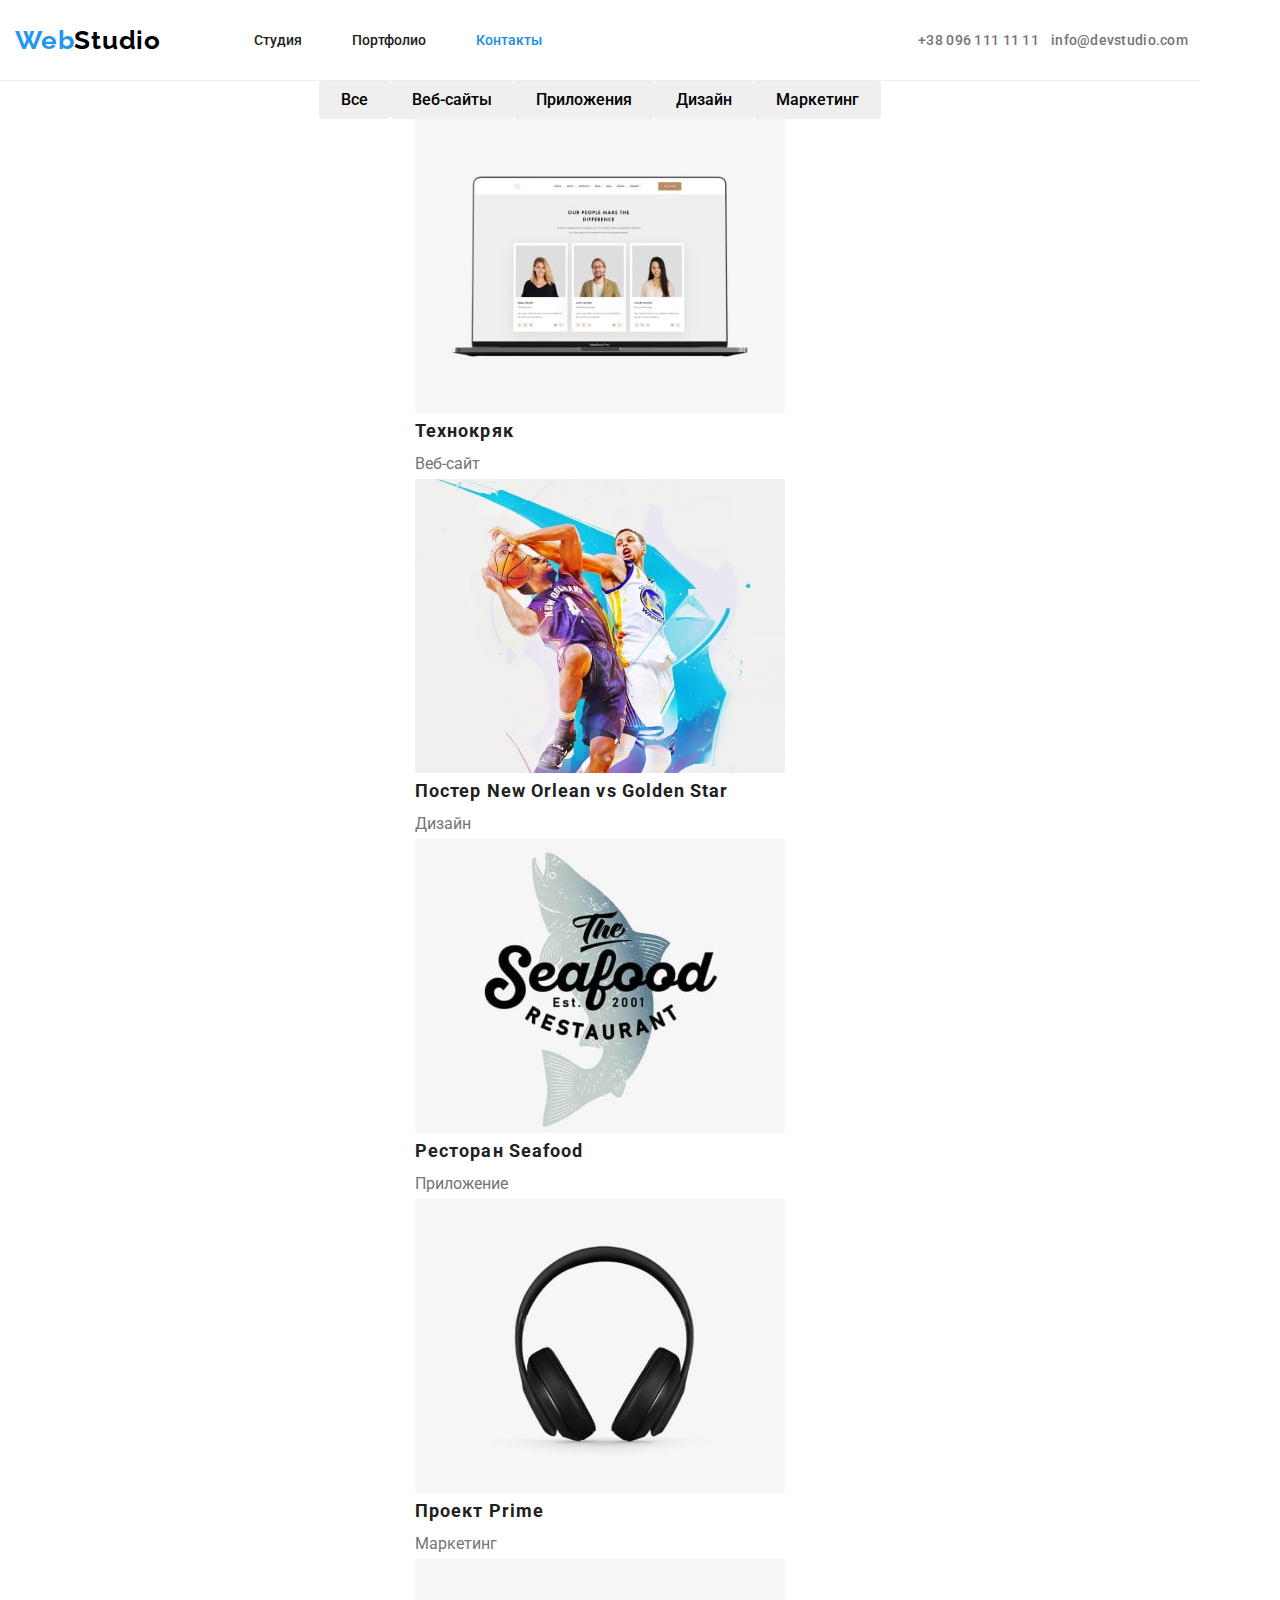
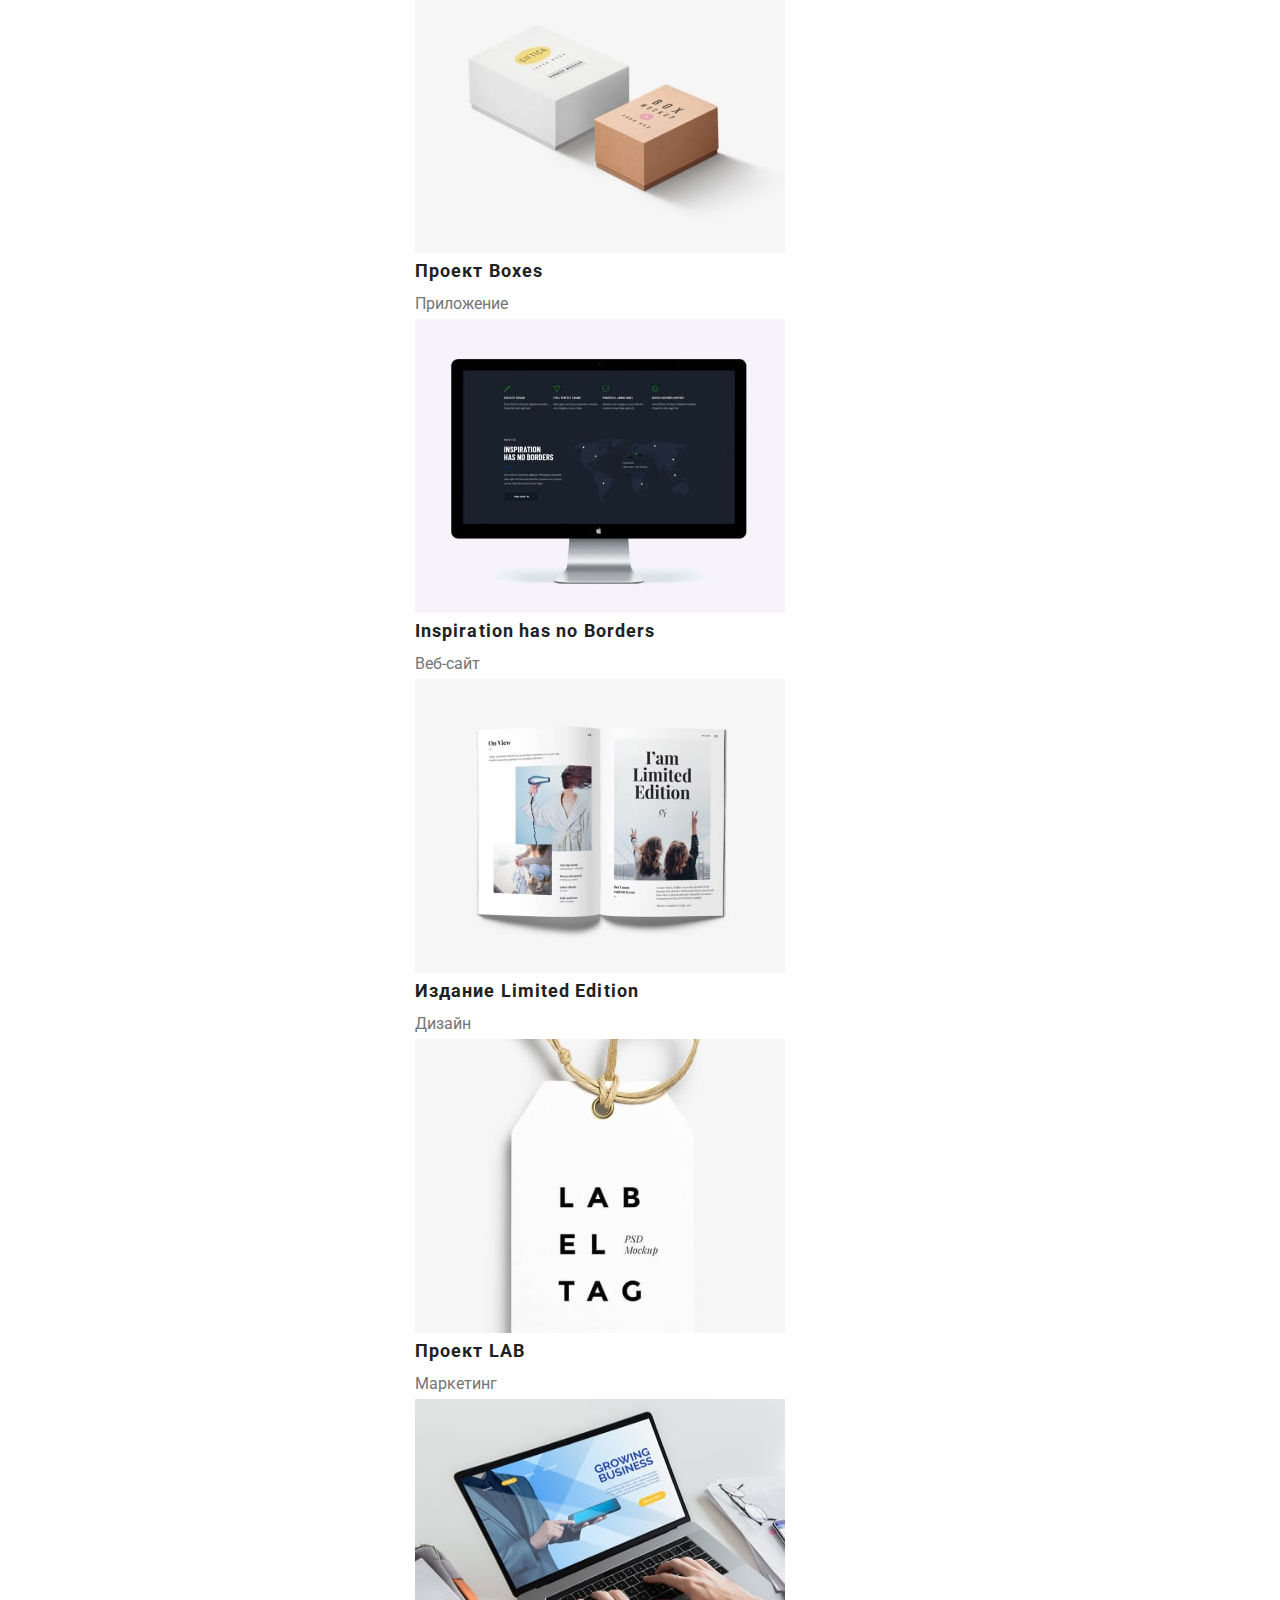
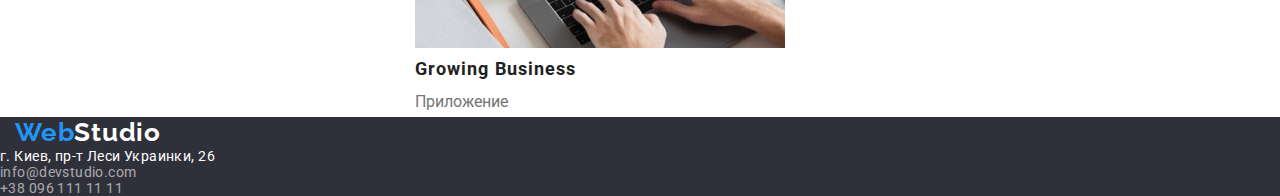
==== portfolio.html @ 1872a5d9 "init" ====
<!DOCTYPE html>
<html lang="ru">
  <head>
    <meta charset="UTF-8" />
    <meta http-equiv="X-UA-Compatible" content="IE=edge" />
    <meta name="viewport" content="width=device-width, initial-scale=1.0" />
    <title>Портфолио</title>
    <link rel="preconnect" href="https://fonts.googleapis.com" />
    <link rel="preconnect" href="https://fonts.gstatic.com" crossorigin />
    <link
      href="https://fonts.googleapis.com/css2?family=Raleway:wght@700&family=Roboto:wght@400;500;700;900&display=swap"
      rel="stylesheet"
    />
    <link
      rel="stylesheet"
      href="https://cdnjs.cloudflare.com/ajax/libs/modern-normalize/1.1.0/modern-normalize.min.css"
      integrity="sha512-wpPYUAdjBVSE4KJnH1VR1HeZfpl1ub8YT/NKx4PuQ5NmX2tKuGu6U/JRp5y+Y8XG2tV+wKQpNHVUX03MfMFn9Q=="
      crossorigin="anonymous"
      referrerpolicy="no-referrer"
    />
    <link rel="stylesheet" href="./css/styles.css" />
  </head>
  <body>
    <header class="heder container">
      <a
        href="https://evolver1.github.io/goit-markup-hw-03/"
        rel="noopener, noindex, nofollow"
        class="logo"
        >Web<span class="logo__text">Studio</span></a
      >
      <nav class="navigait">
        <ul class="list navigation">
          <li class="navigation__li">
            <a class="link navigation__link" href="./index.html" rel="noopener, noindex, nofollow"
              >Студия</a
            >
          </li>
          <li class="navigation__li">
            <a
              class="link navigation__link"
              href="./portfolio.html"
              rel="noopener, noindex, nofollow"
              >Портфолио</a
            >
          </li>
          <li class="navigation__li">
            <a class="link navigation__link" href="" rel="noopener, noindex, nofollow">Контакты</a>
          </li>
        </ul>
      </nav>
      <ul class="list adress">
        <li class="adress__li">
          <a class="link adress__link" href="tel:+380961111111">+38 096 111 11 11</a>
        </li>
        <li class="adress__li">
          <a class="link adress__link" href="mailto:info@devstudio.com">info@devstudio.com</a>
        </li>
      </ul>
    </header>
    <main>
      <section class="our-progects container">
        <h2 hidden>Скрыто</h2>
        <ul class="list our-progects__Button-list">
          <li><button type="button" class="button our-progects__button">Все</button></li>
          <li><button type="button" class="button our-progects__button">Веб-сайты</button></li>
          <li><button type="button" class="button our-progects__button">Приложения</button></li>
          <li><button type="button" class="button our-progects__button">Дизайн</button></li>
          <li><button type="button" class="button our-progects__button">Маркетинг</button></li>
        </ul>
        <!-- </section>

      <section class="our-progects">
        <h2 hidden>Скрыто</h2> -->
        <ul class="list our-progects__img-list">
          <li>
            <img
              class="image"
              src="./images/img_01-min.jpg"
              alt="Ноутбук с сайтом"
              width="370"
              height="249"
            />
            <h3 class="our-progects__header">Технокряк</h3>
            <p class="our-progects__txt">Веб-сайт</p>
          </li>
          <li>
            <img
              class="image"
              src="./images/img_02-min.jpg"
              alt="Яркий постер"
              width="370"
              height="249"
            />
            <h3 class="our-progects__header">
              Постер <span lang="en">New Orlean vs Golden Star</span>
            </h3>
            <p class="our-progects__txt">Дизайн</p>
          </li>
          <li>
            <img
              class="image"
              src="./images/img_03-min.jpg"
              alt="Дизайн приложения"
              width="370"
              height="249"
            />
            <h3 class="our-progects__header">Ресторан <span lang="en">Seafood</span></h3>
            <p class="our-progects__txt">Приложение</p>
          </li>
          <li>
            <img
              class="image"
              src="./images/img_04-min.jpg"
              alt="Студийные наушники"
              width="370"
              height="249"
            />
            <h3 class="our-progects__header">Проект <span lang="en">Prime</span></h3>
            <p class="our-progects__txt">Маркетинг</p>
          </li>
          <li>
            <img
              class="image"
              src="./images/img_05-min.jpg"
              alt="Упаковка"
              width="370"
              height="249"
            />
            <h3 class="our-progects__header">Проект <span lang="en">Boxes</span></h3>
            <p class="our-progects__txt">Приложение</p>
          </li>
          <li>
            <img
              class="image"
              src="./images/img_06-min.jpg"
              alt="Страница сайта"
              width="370"
              height="249"
            />
            <h3 lang="en" class="our-progects__header">Inspiration has no Borders</h3>
            <p class="our-progects__txt">Веб-сайт</p>
          </li>
          <li>
            <img
              class="image"
              src="./images/img_07-min.jpg"
              alt="Иллюстрированная книга"
              width="370"
              height="249"
            />
            <h4 class="our-progects__header">Издание Limited Edition</h4>
            <p class="our-progects__txt">Дизайн</p>
          </li>
          <li>
            <img
              class="image"
              src="./images/img_08-min.jpg"
              alt="Стильный ярлык"
              width="370"
              height="249"
            />
            <h4 class="our-progects__header">Проект LAB</h4>
            <p class="our-progects__txt">Маркетинг</p>
          </li>
          <li>
            <img src="./images/img_09-min.jpg" alt="Создание приложения" width="370" height="249" />
            <h4 class="our-progects__header" lang="en">Growing Business</h4>
            <p class="our-progects__txt">Приложение</p>
          </li>
        </ul>
      </section>
    </main>

    <footer class="futer-sec">
      <a
        href="https://evolver1.github.io/goit-markup-hw-03/"
        rel="noopener, noindex, nofollow"
        class="logo"
        >Web<span class="logo__text-footer">Studio</span></a
      >
      <address class="adr">
        <ul class="list adress-foot">
          <li class="link">
            <a
              class="link adress-foot__adr"
              href="https://goo.gl/maps/tgrZYvGDTSjo1i289"
              target="_blank"
              rel="noopener, noindex, nofollow"
              >г. Киев, пр-т Леси Украинки, 26
            </a>
          </li>
          <li>
            <a class="link adress-foot__link" href="mailto:info@devstudio.com"
              >info@devstudio.com</a
            >
          </li>
          <li><a class="link adress-foot__link" href="tel:+380961111111">+38 096 111 11 11</a></li>
        </ul>
      </address>
    </footer>
  </body>
</html>
---- css/styles.css ----
:root {
  --nav-links-color: #212121;
  --contact-links-color: #757575;
  --focus-color: #2196f3;
  --button-txt-focus-col: #ffffff;
  --logo-color: #000000;
  --hero-backgr: #2f303a;
  --our-team-backgr: #f5f4fa;
  --footr-link: rgba(255, 255, 255, 0.6);
  --button-hiro-focus: #188ce8;
  --border-line: #ececec;
}
html {
  box-sizing: border-box;
}
*,
*::before,
*::after {
  box-sizing: inherit;
}

Body {
  font-family: 'Roboto', sans-serif;
  color: var(--contact-links-color);
  font-size: 14px;
  font-weight: 400;
  margin: 0;
}
/* background-color: var(--button-txt-focus-col); */

h1 {
  margin: 0px 0px 0px 0px;
}
h2 {
  margin: 0px 0px 0px 0px;
}
h3 {
  margin: 0px 0px 0px 0px;
}
h4 {
  margin: 0px 0px 0px 0px;
}
p {
  margin: 0px 0px 0px 0px;
}

.container {
  width: 1200px;
  padding-left: 15;
  padding-right: 15;
}

.link {
  text-decoration: none;
}

.list {
  list-style-type: none;
  padding: 0;
  margin: 0;
}

.image {
  display: block;
  max-width: 100%;
  height: auto;
}

.button {
  cursor: pointer;
  font-family: 'Roboto';
  border: none;
  text-decoration: none;
  display: inline-block;
  font-style: normal;
  font-size: 16px;
  text-align: center;
  border-radius: 4px;
  transition-duration: 0.4s;
}

.heder {
  display: flex;
  flex-direction: row;
  align-items: center;
  border-bottom: 1px solid var(--border-line);
}

.heder:last-child {
  margin-left: auto;
}

.adress {
  display: flex;
  flex-direction: row;
  align-items: center;
  text-decoration: none;
  font-style: normal;
  margin-left: auto;
}

.adress__li {
  margin-right: 12px;
}

.adress__link {
  color: var(--contact-links-color);
  font-weight: 500;
  letter-spacing: 0.02em;
}

.adress__link:hover,
.adress__link:focus {
  color: var(--focus-color);
}

.adress__link:visited {
  color: var(--button-hiro-focus);
}

.adress-footer {
}

.navigait {
  display: flex;
}

.navigation {
  display: flex;
  flex-direction: row;
  align-items: center;
}

.navigation__li {
  margin-right: 50px;
}

.navigation__li:last-child {
  margin-right: 0px;
}

.navigation__link {
  display: block;
  color: var(--nav-links-color);
  font-weight: 500;
  padding-top: 32px;
  padding-bottom: 32px;
}

.navigation__link:hover,
.navigation__link:focus {
  color: var(--focus-color);
}

.navigation__link:visited {
  color: var(--button-hiro-focus);
}

.hero-ind {
  background-color: var(--hero-backgr);
  text-align: center;
  padding-top: 200;
  padding-bottom: 200;
}

.hero-ind__header {
  width: 696px;
  font-weight: 900;
  font-size: 44px;
  line-height: 60px;
  letter-spacing: 0.06em;
  text-transform: uppercase;
  color: var(--button-txt-focus-col);
  text-transform: uppercase;
  margin-bottom: 30px;
  margin-left: auto;
  margin-right: auto;
}

.hero-ind__button {
  width: 200px;
  height: 50px;
  background: var(--focus-color);
  color: var(--button-txt-focus-col);
  font-weight: 700;
  line-height: 30px;
  margin-bottom: 200px;
}

.hero-ind__button:hover,
.hero-ind__button:focus {
  background: var(--button-hiro-focus);
  color: var(--nav-links-color);
}

.weare__main-header {
  font-weight: 700;
  font-size: 36px;
  line-height: 42px;
  letter-spacing: 0.03em;
  color: var(--nav-links-color);
  text-align: center;
}

.weare__list {
  display: flex;
  align-items: center;
}

.weare__li {
  margin-right: 30px;
}

.weare__li:last-child {
  margin-right: 0px;
}

/* .aboutus {
} */
.aboutus__list {
  display: flex;
  flex-direction: row;
  align-items: center;
}
.aboutus__header {
  font-weight: 700;
  font-size: 14px;
  line-height: 16px;
  letter-spacing: 0.03em;
  text-transform: uppercase;
  color: var(--nav-links-color);
  text-transform: uppercase;
}
.aboutus__txt {
  line-height: 24px;
  letter-spacing: 0.03em;
}

.our-team {
  background-color: var(--our-team-backgr);
}
.our-team__list {
  display: flex;
  flex-direction: row;
  align-items: center;
}
.our-team__li {
  background-color: var(--button-txt-focus-col);
}
.our-team__main-header {
  font-weight: 700;
  font-size: 36px;
  line-height: 42px;
  text-align: center;
  letter-spacing: 0.03em;
  color: var(--nav-links-color);
}

.our-team__header {
  font-weight: 500;
  font-size: 16px;
  line-height: 19px;
  color: var(--nav-links-color);
}

.our-team__txt {
  font-size: 16px;
  line-height: 19px;
}
/*.our-progects {
}*/

.our-progects {
  display: flex;
  flex-direction: column;
  align-items: center;
}

.our-progects__Button-list {
  display: flex;
  align-items: center;
}

.our-progects__img-list {
}

.our-progects__button {
  font-weight: 500;
  padding: 6px 22px;
  line-height: 26px;
}

.our-progects__button:hover,
.our-progects__button:focus {
  background: var(--focus-color);
  color: var(--button-txt-focus-col);
}

.our-progects__header {
  font-weight: 700;
  font-size: 18px;
  line-height: 36px;
  letter-spacing: 0.06em;
  color: var(--nav-links-color);
}
.our-progects__txt {
  font-size: 16px;
  line-height: 30px;
}

.logo {
  font-family: 'Raleway';
  font-style: normal;
  font-weight: 700;
  font-size: 26px;
  line-height: 31px;
  letter-spacing: 0.03em;
  color: var(--focus-color);
  text-decoration: none;
  display: flex;
  margin-right: 93px;
  margin-left: 15px;
}
.logo__text {
  color: var(--logo-color);
}

.logo__text-footer {
  color: var(--button-txt-focus-col);
}

.futer-sec {
  background-color: var(--hero-backgr);
}
.adr {
  text-decoration: none;
  font-style: normal;
  letter-spacing: 0.03em;
}

.adress-foot__link {
  color: var(--footr-link);
}

.adress-foot__link:hover,
.adress-foot__link:focus {
  color: var(--focus-color);
}

.adress-foot__adr {
  color: var(--button-txt-focus-col);
}

.adress-foot__adr:hover,
.adress-foot__adr:focus {
  color: var(--focus-color);
}

.nav-links {
  list-style-type: none;
}
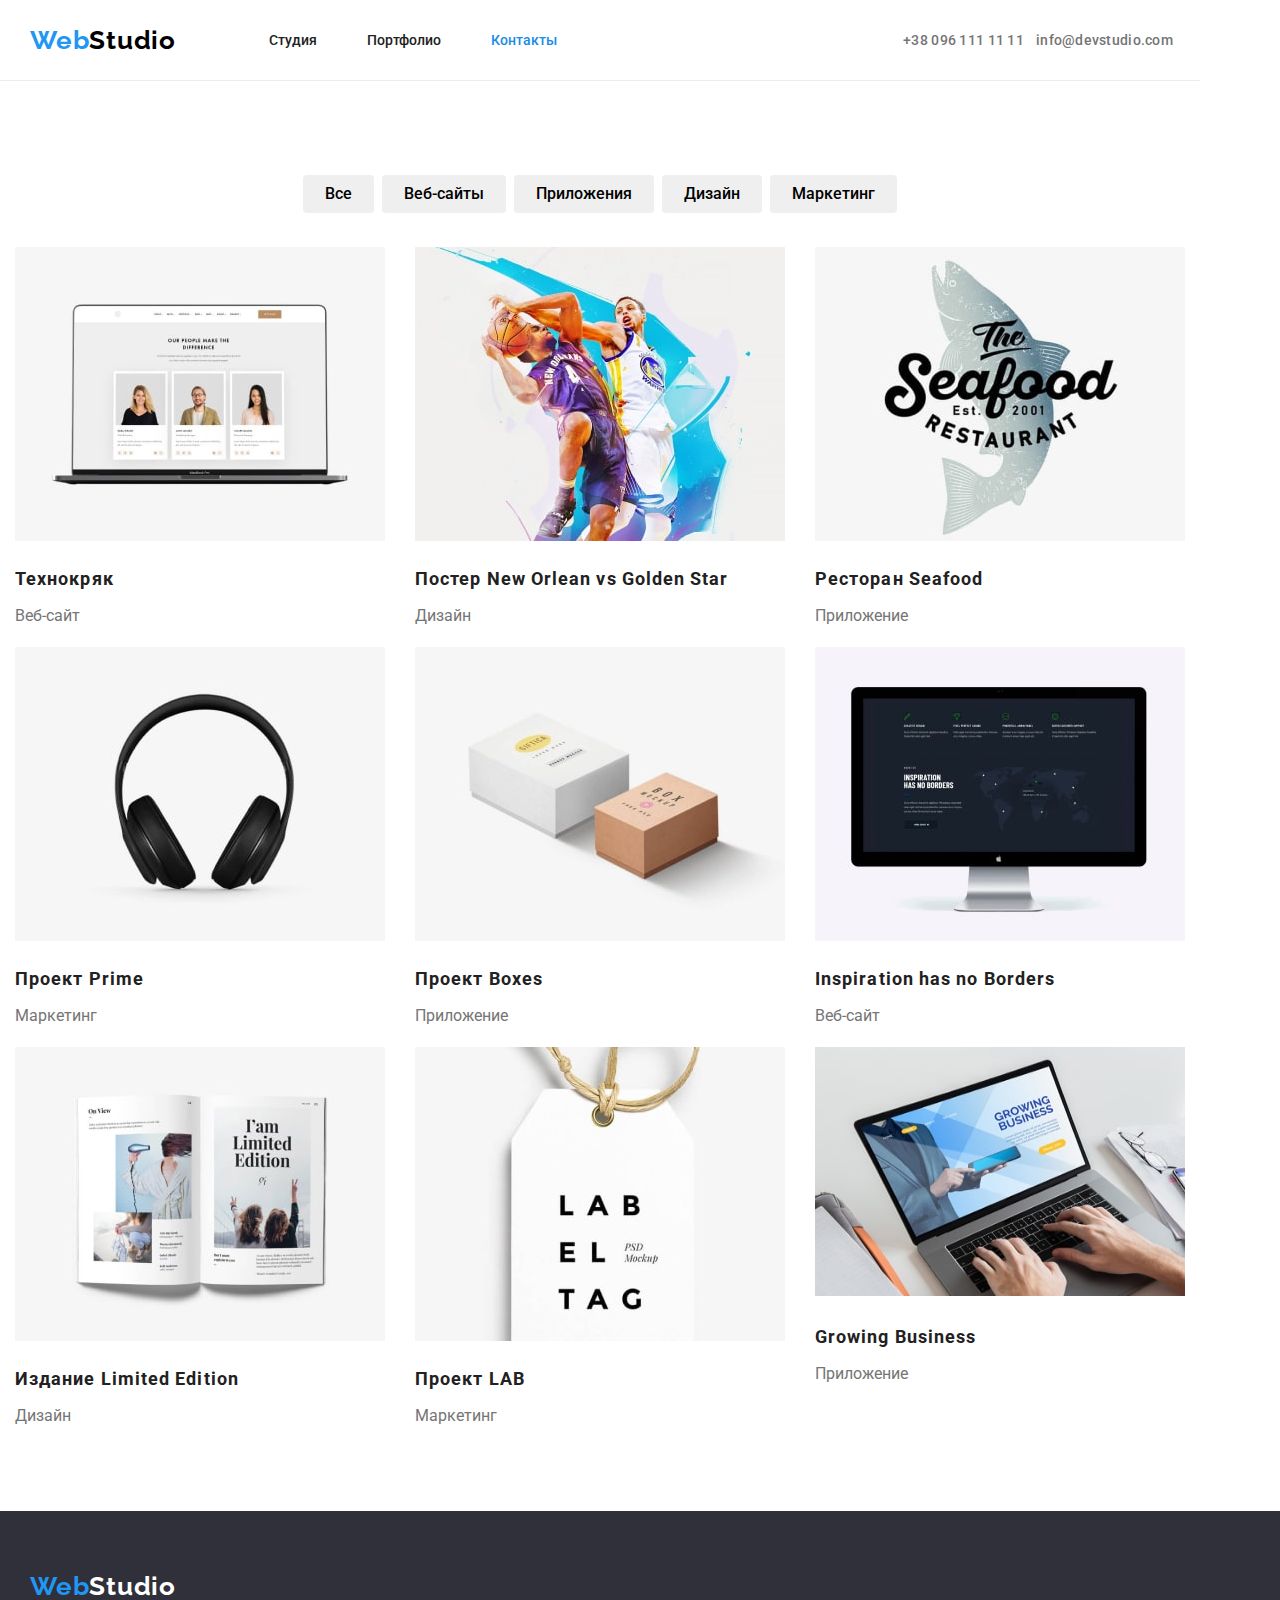
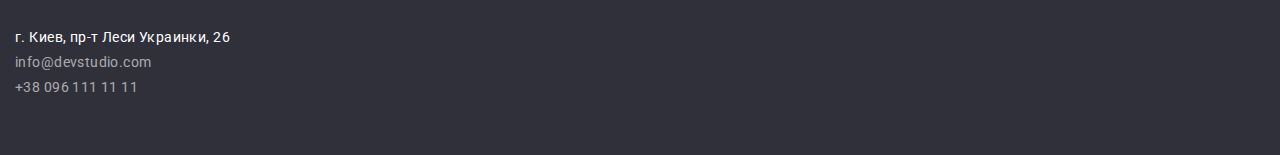
==== commit 3de14efa: "begin" ====
--- a/portfolio.html
+++ b/portfolio.html
@@ -58,145 +58,163 @@
       </ul>
     </header>
     <main>
-      <section class="our-progects container">
-        <h2 hidden>Скрыто</h2>
-        <ul class="list our-progects__Button-list">
-          <li><button type="button" class="button our-progects__button">Все</button></li>
-          <li><button type="button" class="button our-progects__button">Веб-сайты</button></li>
-          <li><button type="button" class="button our-progects__button">Приложения</button></li>
-          <li><button type="button" class="button our-progects__button">Дизайн</button></li>
-          <li><button type="button" class="button our-progects__button">Маркетинг</button></li>
-        </ul>
-        <!-- </section>
+      <section>
+        <div class="container">
+          <div class="our-progects">
+            <h2 hidden>Скрыто</h2>
+            <ul class="list our-progects__Button-list">
+              <li class="our-progects__Button-li"><button type="button" class="button our-progects__button">Все</button></li>
+              <li class="our-progects__Button-li"><button type="button" class="button our-progects__button">Веб-сайты</button></li>
+              <li class="our-progects__Button-li"><button type="button" class="button our-progects__button">Приложения</button></li>
+              <li class="our-progects__Button-li"><button type="button" class="button our-progects__button">Дизайн</button></li>
+              <li class="our-progects__Button-li"><button type="button" class="button our-progects__button">Маркетинг</button></li>
+            </ul>
+            <!-- </section>
 
       <section class="our-progects">
         <h2 hidden>Скрыто</h2> -->
-        <ul class="list our-progects__img-list">
-          <li>
-            <img
-              class="image"
-              src="./images/img_01-min.jpg"
-              alt="Ноутбук с сайтом"
-              width="370"
-              height="249"
-            />
-            <h3 class="our-progects__header">Технокряк</h3>
-            <p class="our-progects__txt">Веб-сайт</p>
-          </li>
-          <li>
-            <img
-              class="image"
-              src="./images/img_02-min.jpg"
-              alt="Яркий постер"
-              width="370"
-              height="249"
-            />
-            <h3 class="our-progects__header">
-              Постер <span lang="en">New Orlean vs Golden Star</span>
-            </h3>
-            <p class="our-progects__txt">Дизайн</p>
-          </li>
-          <li>
-            <img
-              class="image"
-              src="./images/img_03-min.jpg"
-              alt="Дизайн приложения"
-              width="370"
-              height="249"
-            />
-            <h3 class="our-progects__header">Ресторан <span lang="en">Seafood</span></h3>
-            <p class="our-progects__txt">Приложение</p>
-          </li>
-          <li>
-            <img
-              class="image"
-              src="./images/img_04-min.jpg"
-              alt="Студийные наушники"
-              width="370"
-              height="249"
-            />
-            <h3 class="our-progects__header">Проект <span lang="en">Prime</span></h3>
-            <p class="our-progects__txt">Маркетинг</p>
-          </li>
-          <li>
-            <img
-              class="image"
-              src="./images/img_05-min.jpg"
-              alt="Упаковка"
-              width="370"
-              height="249"
-            />
-            <h3 class="our-progects__header">Проект <span lang="en">Boxes</span></h3>
-            <p class="our-progects__txt">Приложение</p>
-          </li>
-          <li>
-            <img
-              class="image"
-              src="./images/img_06-min.jpg"
-              alt="Страница сайта"
-              width="370"
-              height="249"
-            />
-            <h3 lang="en" class="our-progects__header">Inspiration has no Borders</h3>
-            <p class="our-progects__txt">Веб-сайт</p>
-          </li>
-          <li>
-            <img
-              class="image"
-              src="./images/img_07-min.jpg"
-              alt="Иллюстрированная книга"
-              width="370"
-              height="249"
-            />
-            <h4 class="our-progects__header">Издание Limited Edition</h4>
-            <p class="our-progects__txt">Дизайн</p>
-          </li>
-          <li>
-            <img
-              class="image"
-              src="./images/img_08-min.jpg"
-              alt="Стильный ярлык"
-              width="370"
-              height="249"
-            />
-            <h4 class="our-progects__header">Проект LAB</h4>
-            <p class="our-progects__txt">Маркетинг</p>
-          </li>
-          <li>
-            <img src="./images/img_09-min.jpg" alt="Создание приложения" width="370" height="249" />
-            <h4 class="our-progects__header" lang="en">Growing Business</h4>
-            <p class="our-progects__txt">Приложение</p>
-          </li>
-        </ul>
+            <div class="our-progects__body">
+              <ul class="list our-progects__img-list">
+                <li class="our-progects__img-li">
+                  <img
+                    class="image"
+                    src="./images/img_01-min.jpg"
+                    alt="Ноутбук с сайтом"
+                    width="370"
+                    height="249"
+                  />
+                  <h3 class="our-progects__header">Технокряк</h3>
+                  <p class="our-progects__txt">Веб-сайт</p>
+                </li>
+                <li class="our-progects__img-li">
+                  <img
+                    class="image"
+                    src="./images/img_02-min.jpg"
+                    alt="Яркий постер"
+                    width="370"
+                    height="249"
+                  />
+                  <h3 class="our-progects__header">
+                    Постер <span lang="en">New Orlean vs Golden Star</span>
+                  </h3>
+                  <p class="our-progects__txt">Дизайн</p>
+                </li>
+                <li class="our-progects__img-li">
+                  <img
+                    class="image"
+                    src="./images/img_03-min.jpg"
+                    alt="Дизайн приложения"
+                    width="370"
+                    height="249"
+                  />
+                  <h3 class="our-progects__header">Ресторан <span lang="en">Seafood</span></h3>
+                  <p class="our-progects__txt">Приложение</p>
+                </li>
+              </ul>
+              <ul class="list our-progects__img-list">
+                <li class="our-progects__img-li">
+                  <img
+                    class="image"
+                    src="./images/img_04-min.jpg"
+                    alt="Студийные наушники"
+                    width="370"
+                    height="249"
+                  />
+                  <h3 class="our-progects__header">Проект <span lang="en">Prime</span></h3>
+                  <p class="our-progects__txt">Маркетинг</p>
+                </li>
+                <li class="our-progects__img-li">
+                  <img
+                    class="image"
+                    src="./images/img_05-min.jpg"
+                    alt="Упаковка"
+                    width="370"
+                    height="249"
+                  />
+                  <h3 class="our-progects__header">Проект <span lang="en">Boxes</span></h3>
+                  <p class="our-progects__txt">Приложение</p>
+                </li>
+                <li class="our-progects__img-li">
+                  <img
+                    class="image"
+                    src="./images/img_06-min.jpg"
+                    alt="Страница сайта"
+                    width="370"
+                    height="249"
+                  />
+                  <h3 lang="en" class="our-progects__header">Inspiration has no Borders</h3>
+                  <p class="our-progects__txt">Веб-сайт</p>
+                </li>
+              </ul>
+              <ul class="list our-progects__img-list">
+                <li class="our-progects__img-li">
+                  <img
+                    class="image"
+                    src="./images/img_07-min.jpg"
+                    alt="Иллюстрированная книга"
+                    width="370"
+                    height="249"
+                  />
+                  <h4 class="our-progects__header">Издание Limited Edition</h4>
+                  <p class="our-progects__txt">Дизайн</p>
+                </li>
+                <li class="our-progects__img-li">
+                  <img
+                    class="image"
+                    src="./images/img_08-min.jpg"
+                    alt="Стильный ярлык"
+                    width="370"
+                    height="249"
+                  />
+                  <h4 class="our-progects__header">Проект LAB</h4>
+                  <p class="our-progects__txt">Маркетинг</p>
+                </li>
+                <li class="our-progects__img-li">
+                  <img
+                    src="./images/img_09-min.jpg"
+                    alt="Создание приложения"
+                    width="370"
+                    height="249"
+                  />
+                  <h4 class="our-progects__header" lang="en">Growing Business</h4>
+                  <p class="our-progects__txt">Приложение</p>
+                </li>
+              </ul>
+            </div>
+          </div>
+        </div>
       </section>
     </main>
-
     <footer class="futer-sec">
-      <a
-        href="https://evolver1.github.io/goit-markup-hw-03/"
-        rel="noopener, noindex, nofollow"
-        class="logo"
-        >Web<span class="logo__text-footer">Studio</span></a
-      >
-      <address class="adr">
-        <ul class="list adress-foot">
-          <li class="link">
-            <a
-              class="link adress-foot__adr"
-              href="https://goo.gl/maps/tgrZYvGDTSjo1i289"
-              target="_blank"
-              rel="noopener, noindex, nofollow"
-              >г. Киев, пр-т Леси Украинки, 26
-            </a>
-          </li>
-          <li>
-            <a class="link adress-foot__link" href="mailto:info@devstudio.com"
-              >info@devstudio.com</a
-            >
-          </li>
-          <li><a class="link adress-foot__link" href="tel:+380961111111">+38 096 111 11 11</a></li>
-        </ul>
-      </address>
+      <div class="container">
+        <a
+          href="https://evolver1.github.io/goit-markup-hw-03/"
+          rel="noopener, noindex, nofollow"
+          class="logo"
+          >Web<span class="logo__text-footer">Studio</span></a
+        >
+        <address class="adr">
+          <ul class="list adress-foot">
+            <li class="adress-foot__li">
+              <a
+                class="link adress-foot__adr"
+                href="https://goo.gl/maps/tgrZYvGDTSjo1i289"
+                target="_blank"
+                rel="noopener, noindex, nofollow"
+                >г. Киев, пр-т Леси Украинки, 26
+              </a>
+            </li>
+            <li class="adress-foot__li">
+              <a class="link adress-foot__link" href="mailto:info@devstudio.com"
+                >info@devstudio.com</a
+              >
+            </li>
+            <li class="adress-foot__li">
+              <a class="link adress-foot__link" href="tel:+380961111111">+38 096 111 11 11</a>
+            </li>
+          </ul>
+        </address>
+      </div>
     </footer>
   </body>
 </html>
--- a/css/styles.css
+++ b/css/styles.css
@@ -44,10 +44,15 @@
   margin: 0px 0px 0px 0px;
 }
 
+section {
+  margin: 0px 0px 0px 0px;
+}
+
 .container {
   width: 1200px;
-  padding-left: 15;
-  padding-right: 15;
+  margin: 0 0;
+  padding-left: 15px;
+  padding-right: 15px;
 }
 
 .link {
@@ -159,8 +164,8 @@
 .hero-ind {
   background-color: var(--hero-backgr);
   text-align: center;
-  padding-top: 200;
-  padding-bottom: 200;
+  padding-top: 200px;
+  padding-bottom: 200px;
 }
 
 .hero-ind__header {
@@ -184,7 +189,6 @@
   color: var(--button-txt-focus-col);
   font-weight: 700;
   line-height: 30px;
-  margin-bottom: 200px;
 }
 
 .hero-ind__button:hover,
@@ -193,6 +197,9 @@
   color: var(--nav-links-color);
 }
 
+.weare {
+  padding-bottom: 94px;
+}
 .weare__main-header {
   font-weight: 700;
   font-size: 36px;
@@ -200,6 +207,7 @@
   letter-spacing: 0.03em;
   color: var(--nav-links-color);
   text-align: center;
+  margin-bottom: 50px;
 }
 
 .weare__list {
@@ -212,15 +220,20 @@
 }
 
 .weare__li:last-child {
-  margin-right: 0px;
-}
-
-/* .aboutus {
-} */
+  margin-right: auto;
+}
+
+.aboutus {
+  padding-top: 94px;
+  padding-bottom: 94px;
+}
 .aboutus__list {
   display: flex;
   flex-direction: row;
   align-items: center;
+}
+.aboutus__list:last-child {
+  margin-right: auto;
 }
 .aboutus__header {
   font-weight: 700;
@@ -230,14 +243,25 @@
   text-transform: uppercase;
   color: var(--nav-links-color);
   text-transform: uppercase;
+  margin-bottom: 10px;
 }
 .aboutus__txt {
   line-height: 24px;
   letter-spacing: 0.03em;
 }
+.aboutus__li {
+  margin-right: 30px;
+  height: 101px;
+  width: 270px;
+}
+.aboutus__li:last-child {
+  margin-right: auto;
+}
 
 .our-team {
   background-color: var(--our-team-backgr);
+  padding-top: 94px;
+  padding-bottom: 94px;
 }
 .our-team__list {
   display: flex;
@@ -246,7 +270,15 @@
 }
 .our-team__li {
   background-color: var(--button-txt-focus-col);
-}
+  margin-right: 30px;
+  box-shadow: 0px 1px 3px rgba(0, 0, 0, 0.12), 0px 1px 1px rgba(0, 0, 0, 0.14),
+    0px 2px 1px rgba(0, 0, 0, 0.2);
+  border-radius: 0px 0px 4px 4px;
+}
+.our-team__li:last-child {
+  margin-right: auto;
+}
+
 .our-team__main-header {
   font-weight: 700;
   font-size: 36px;
@@ -254,6 +286,7 @@
   text-align: center;
   letter-spacing: 0.03em;
   color: var(--nav-links-color);
+  margin-bottom: 50px;
 }
 
 .our-team__header {
@@ -261,27 +294,43 @@
   font-size: 16px;
   line-height: 19px;
   color: var(--nav-links-color);
+  text-align: center;
+  margin-top: 30px;
 }
 
 .our-team__txt {
   font-size: 16px;
   line-height: 19px;
+  text-align: center;
+  margin-top: 10px;
 }
 /*.our-progects {
 }*/
 
 .our-progects {
+  padding-top: 94px;
+  padding-bottom: 94px;
+}
+
+.our-progects__Button-list {
+  display: flex;
+  align-items: center;
+  margin-bottom: 34px;
+}
+.our-progects__Button-li {
+  margin-right: 8px;
+}
+
+.our-progects__Button-li:first-child {
+  margin-left: auto;
+}
+
+.our-progects__Button-li:last-child {
+  margin-right: auto;
+}
+.our-progects__body {
   display: flex;
   flex-direction: column;
-  align-items: center;
-}
-
-.our-progects__Button-list {
-  display: flex;
-  align-items: center;
-}
-
-.our-progects__img-list {
 }
 
 .our-progects__button {
@@ -296,16 +345,37 @@
   color: var(--button-txt-focus-col);
 }
 
+.our-progects__img-list {
+  display: flex;
+  flex-direction: row;
+  margin-bottom: 30px;
+}
+
+.our-progects__img-list:last-child {
+  margin-bottom: 0px;
+}
+
+.our-progects__img-li {
+  height: 370px;
+  width: 404px;
+  margin-right: 30px;
+}
+.our-progects__img-li:last-child {
+  margin-right: auto;
+}
+
 .our-progects__header {
   font-weight: 700;
   font-size: 18px;
   line-height: 36px;
   letter-spacing: 0.06em;
   color: var(--nav-links-color);
+  margin-top: 20px;
 }
 .our-progects__txt {
   font-size: 16px;
   line-height: 30px;
+  margin-top: 4px;
 }
 
 .logo {
@@ -331,11 +401,14 @@
 
 .futer-sec {
   background-color: var(--hero-backgr);
+  padding-top: 60px;
+  padding-bottom: 60px;
 }
 .adr {
   text-decoration: none;
   font-style: normal;
   letter-spacing: 0.03em;
+  padding-top: 27px;
 }
 
 .adress-foot__link {
@@ -359,3 +432,9 @@
 .nav-links {
   list-style-type: none;
 }
+.adress-foot__li {
+  margin-bottom: 9px;
+}
+.adress-foot__li:last-child {
+  margin-bottom: auto;
+}
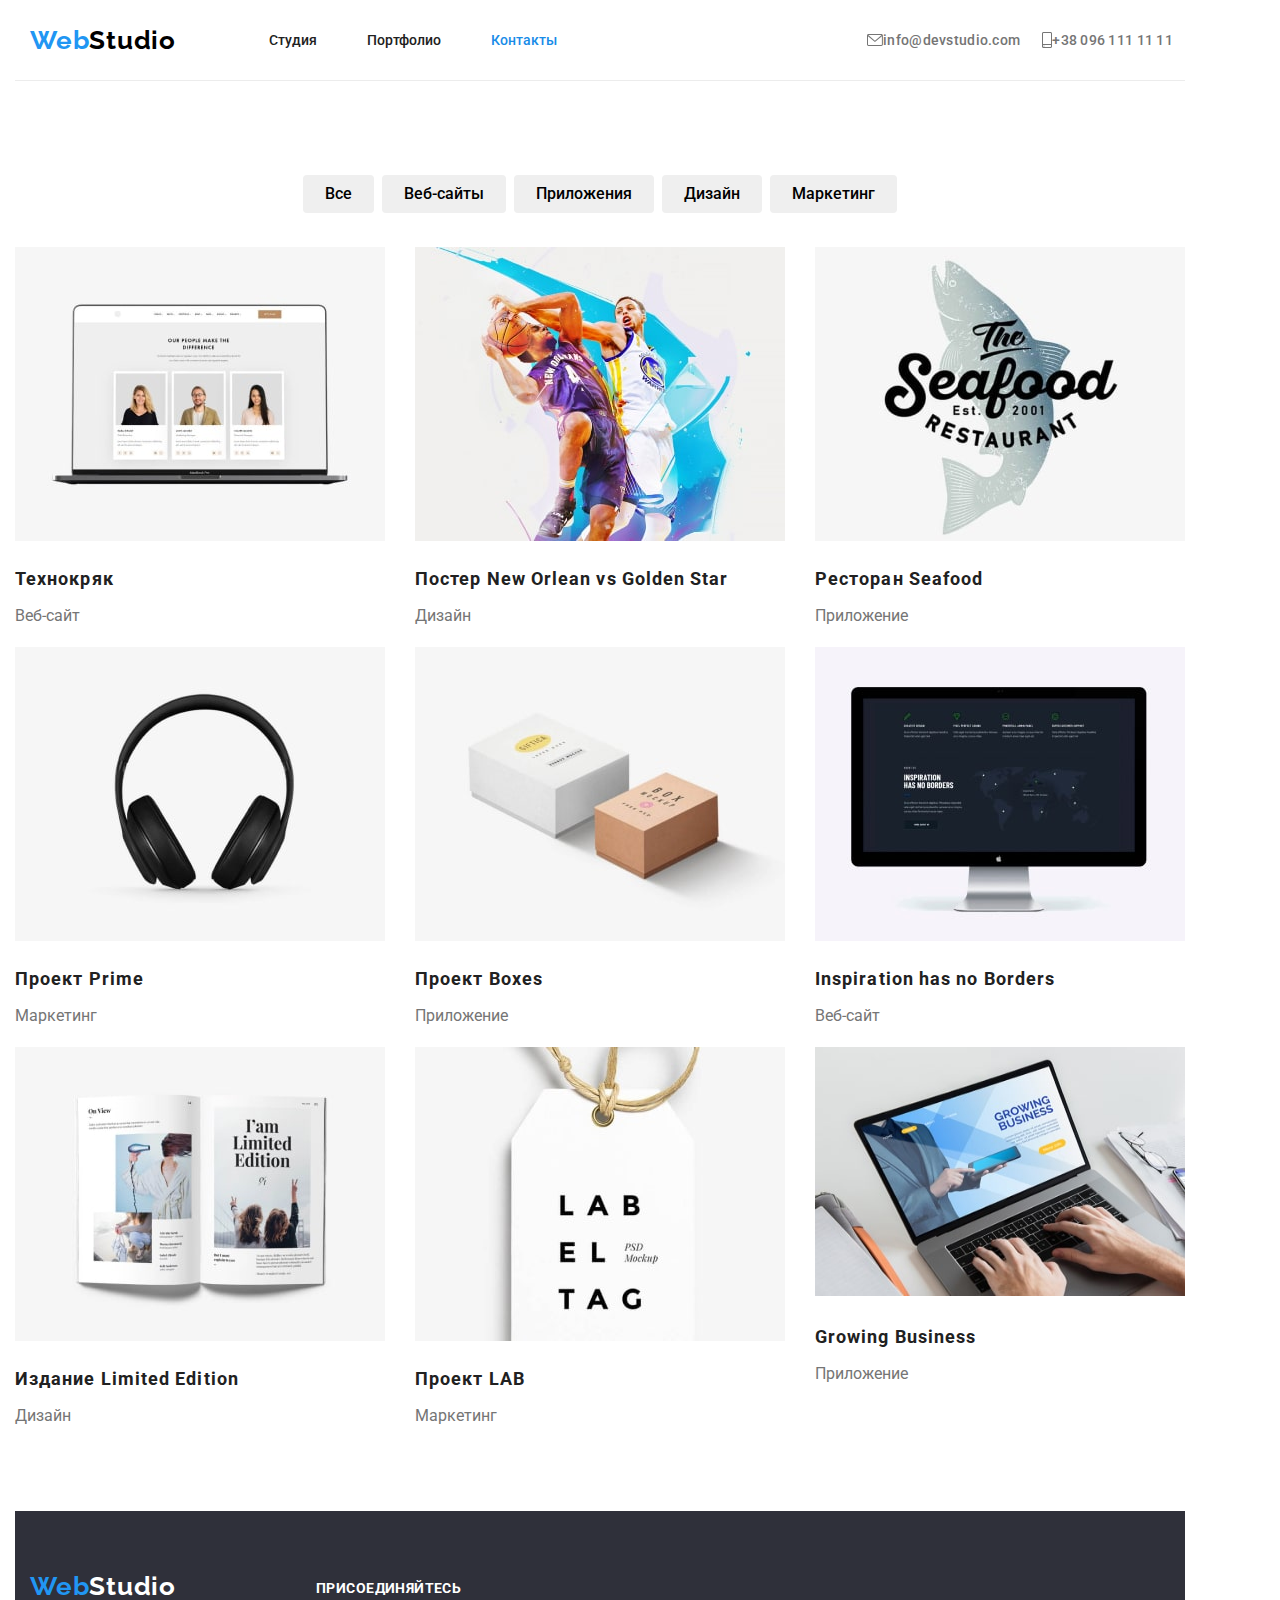
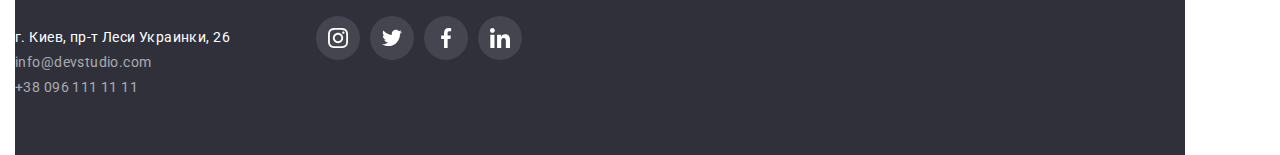
==== commit 087960dd: "portfolio" ====
--- a/portfolio.html
+++ b/portfolio.html
@@ -21,41 +21,60 @@
     <link rel="stylesheet" href="./css/styles.css" />
   </head>
   <body>
-    <header class="heder container">
-      <a
-        href="https://evolver1.github.io/goit-markup-hw-03/"
-        rel="noopener, noindex, nofollow"
-        class="logo"
-        >Web<span class="logo__text">Studio</span></a
-      >
-      <nav class="navigait">
-        <ul class="list navigation">
-          <li class="navigation__li">
-            <a class="link navigation__link" href="./index.html" rel="noopener, noindex, nofollow"
-              >Студия</a
-            >
-          </li>
-          <li class="navigation__li">
-            <a
-              class="link navigation__link"
-              href="./portfolio.html"
-              rel="noopener, noindex, nofollow"
-              >Портфолио</a
-            >
-          </li>
-          <li class="navigation__li">
-            <a class="link navigation__link" href="" rel="noopener, noindex, nofollow">Контакты</a>
-          </li>
-        </ul>
-      </nav>
-      <ul class="list adress">
-        <li class="adress__li">
-          <a class="link adress__link" href="tel:+380961111111">+38 096 111 11 11</a>
-        </li>
-        <li class="adress__li">
-          <a class="link adress__link" href="mailto:info@devstudio.com">info@devstudio.com</a>
-        </li>
-      </ul>
+    <header>
+      <div class="container">
+        <div class="heder">
+          <a
+            href="https://evolver1.github.io/goit-markup-hw-04/"
+            rel="noopener, noindex, nofollow"
+            class="logo"
+            >Web<span class="logo__text">Studio</span></a
+          >
+          <nav class="navigait">
+            <ul class="list navigation">
+              <li class="navigation__li">
+                <a
+                  class="link navigation__link"
+                  href="./index.html"
+                  rel="noopener, noindex, nofollow"
+                  >Студия</a
+                >
+              </li>
+              <li class="navigation__li">
+                <a
+                  class="link navigation__link"
+                  href="./portfolio.html"
+                  rel="noopener, noindex, nofollow"
+                  >Портфолио</a
+                >
+              </li>
+              <li class="navigation__li">
+                <a class="link navigation__link" href="" rel="noopener, noindex, nofollow"
+                  >Контакты</a
+                >
+              </li>
+            </ul>
+          </nav>
+          <ul class="list adress">
+            <li class="adress__li">
+              <div class="adress__logo-char">
+                <svg class="adress__logo-m">
+                  <use xlink:href="./images/icons.svg#icon-envelope"></use>
+                </svg>
+                <a class="link adress__link" href="mailto:info@devstudio.com">info@devstudio.com</a>
+              </div>
+            </li>
+            <li class="adress__li">
+              <div class="adress__logo-char">
+                <svg class="adress__logo-tel">
+                  <use xlink:href="./images/icons.svg#icon-smartphone"></use>
+                </svg>
+                <a class="link adress__link" href="tel:+380961111111">+38 096 111 11 11</a>
+              </div>
+            </li>
+          </ul>
+        </div>
+      </div>
     </header>
     <main>
       <section>
@@ -63,11 +82,21 @@
           <div class="our-progects">
             <h2 hidden>Скрыто</h2>
             <ul class="list our-progects__Button-list">
-              <li class="our-progects__Button-li"><button type="button" class="button our-progects__button">Все</button></li>
-              <li class="our-progects__Button-li"><button type="button" class="button our-progects__button">Веб-сайты</button></li>
-              <li class="our-progects__Button-li"><button type="button" class="button our-progects__button">Приложения</button></li>
-              <li class="our-progects__Button-li"><button type="button" class="button our-progects__button">Дизайн</button></li>
-              <li class="our-progects__Button-li"><button type="button" class="button our-progects__button">Маркетинг</button></li>
+              <li class="our-progects__Button-li">
+                <button type="button" class="button our-progects__button">Все</button>
+              </li>
+              <li class="our-progects__Button-li">
+                <button type="button" class="button our-progects__button">Веб-сайты</button>
+              </li>
+              <li class="our-progects__Button-li">
+                <button type="button" class="button our-progects__button">Приложения</button>
+              </li>
+              <li class="our-progects__Button-li">
+                <button type="button" class="button our-progects__button">Дизайн</button>
+              </li>
+              <li class="our-progects__Button-li">
+                <button type="button" class="button our-progects__button">Маркетинг</button>
+              </li>
             </ul>
             <!-- </section>
 
@@ -185,35 +214,75 @@
         </div>
       </section>
     </main>
-    <footer class="futer-sec">
+    <footer>
       <div class="container">
-        <a
-          href="https://evolver1.github.io/goit-markup-hw-03/"
-          rel="noopener, noindex, nofollow"
-          class="logo"
-          >Web<span class="logo__text-footer">Studio</span></a
-        >
-        <address class="adr">
-          <ul class="list adress-foot">
-            <li class="adress-foot__li">
+        <div class="futer-sec">
+          <div class="futer-sec__cont">
+            <div class="futer-sec__adr-cont">
               <a
-                class="link adress-foot__adr"
-                href="https://goo.gl/maps/tgrZYvGDTSjo1i289"
-                target="_blank"
+                href="https://evolver1.github.io/goit-markup-hw-04/"
                 rel="noopener, noindex, nofollow"
-                >г. Киев, пр-т Леси Украинки, 26
-              </a>
-            </li>
-            <li class="adress-foot__li">
-              <a class="link adress-foot__link" href="mailto:info@devstudio.com"
-                >info@devstudio.com</a
+                class="logo"
+                >Web<span class="logo__text-footer">Studio</span></a
               >
-            </li>
-            <li class="adress-foot__li">
-              <a class="link adress-foot__link" href="tel:+380961111111">+38 096 111 11 11</a>
-            </li>
-          </ul>
-        </address>
+              <address class="adr">
+                <ul class="list adress-foot">
+                  <li class="adress-foot__li">
+                    <a
+                      class="link adress-foot__adr"
+                      href="https://goo.gl/maps/tgrZYvGDTSjo1i289"
+                      target="_blank"
+                      rel="noopener, noindex, nofollow"
+                      >г. Киев, пр-т Леси Украинки, 26
+                    </a>
+                  </li>
+                  <li class="adress-foot__li">
+                    <a class="link adress-foot__link" href="mailto:info@devstudio.com"
+                      >info@devstudio.com</a
+                    >
+                  </li>
+                  <li class="adress-foot__li">
+                    <a class="link adress-foot__link" href="tel:+380961111111">+38 096 111 11 11</a>
+                  </li>
+                </ul>
+              </address>
+            </div>
+
+            <div class="social-links-foot">
+              <h2 class="social-links-foot__header">присоединяйтесь</h2>
+              <ul class="list social-links-foot__Button-list">
+                <li class="social-links-foot__Button-li">
+                  <button type="button" class="button social-links-foot__button">
+                    <svg class="social-links-foot__logo">
+                      <use xlink:href="./images/icons.svg#icon-ellipse-1"></use>
+                    </svg>
+                  </button>
+                </li>
+                <li class="social-links-foot__Button-li">
+                  <button type="button" class="button social-links-foot__button">
+                    <svg class="social-links-foot__logo">
+                      <use xlink:href="./images/icons.svg#icon-ellipse-2"></use>
+                    </svg>
+                  </button>
+                </li>
+                <li class="social-links-foot__Button-li">
+                  <button type="button" class="button social-links-foot__button">
+                    <svg class="social-links-foot__logo">
+                      <use xlink:href="./images/icons.svg#icon-ellipse-3"></use>
+                    </svg>
+                  </button>
+                </li>
+                <li class="social-links-foot__Button-li">
+                  <button type="button" class="button social-links-foot__button">
+                    <svg class="social-links-foot__logo">
+                      <use xlink:href="./images/icons.svg#icon-ellipse-4"></use>
+                    </svg>
+                  </button>
+                </li>
+              </ul>
+            </div>
+          </div>
+        </div>
       </div>
     </footer>
   </body>
--- a/css/styles.css
+++ b/css/styles.css
@@ -9,6 +9,8 @@
   --footr-link: rgba(255, 255, 255, 0.6);
   --button-hiro-focus: #188ce8;
   --border-line: #ececec;
+  --ico-color: #afb1b8;
+  --social-links-foot_color: rgba(255, 255, 255, 0.1);
 }
 html {
   box-sizing: border-box;
@@ -113,6 +115,24 @@
   font-weight: 500;
   letter-spacing: 0.02em;
 }
+.adress__logo-char {
+  display: flex;
+  align-items: center;
+}
+
+.adress__logo-m {
+  width: 16px;
+  height: 12px;
+  fill: var(--contact-links-color);
+  margin-left: 10px;
+}
+
+.adress__logo-tel {
+  width: 10px;
+  height: 16px;
+  fill: var(--contact-links-color);
+  margin-left: 10px;
+}
 
 .adress__link:hover,
 .adress__link:focus {
@@ -162,7 +182,10 @@
 }
 
 .hero-ind {
-  background-color: var(--hero-backgr);
+  background-image: linear-gradient(rgba(47, 48, 58, 0.4), rgba(47, 48, 58, 0.4)),
+    url('/images/hero-min.jpg');
+  background-position: center;
+  background-size: 1600px;
   text-align: center;
   padding-top: 200px;
   padding-bottom: 200px;
@@ -199,6 +222,7 @@
 
 .weare {
   padding-bottom: 94px;
+  padding-top: 0px;
 }
 .weare__main-header {
   font-weight: 700;
@@ -227,6 +251,15 @@
   padding-top: 94px;
   padding-bottom: 94px;
 }
+
+.aboutus__logo-cont {
+}
+
+.aboutus__logo {
+  height: 120px;
+  width: 270px;
+}
+
 .aboutus__list {
   display: flex;
   flex-direction: row;
@@ -251,7 +284,7 @@
 }
 .aboutus__li {
   margin-right: 30px;
-  height: 101px;
+  height: 251px;
   width: 270px;
 }
 .aboutus__li:last-child {
@@ -271,6 +304,7 @@
 .our-team__li {
   background-color: var(--button-txt-focus-col);
   margin-right: 30px;
+  padding-bottom: 30px;
   box-shadow: 0px 1px 3px rgba(0, 0, 0, 0.12), 0px 1px 1px rgba(0, 0, 0, 0.14),
     0px 2px 1px rgba(0, 0, 0, 0.2);
   border-radius: 0px 0px 4px 4px;
@@ -304,6 +338,107 @@
   text-align: center;
   margin-top: 10px;
 }
+
+.our-clents {
+  padding-top: 94px;
+  padding-bottom: 94px;
+}
+
+.our-clents__main-header {
+  font-weight: 700;
+  font-size: 36px;
+  line-height: 42px;
+  text-align: center;
+  letter-spacing: 0.03em;
+  color: var(--nav-links-color);
+  margin-bottom: 50px;
+}
+
+.our-clents__Button-list {
+  display: flex;
+  align-items: center;
+  margin-bottom: 34px;
+}
+.our-clents__Button-li {
+  margin-right: 30px;
+}
+
+.our-clents__Button-li:first-child {
+  margin-left: auto;
+}
+
+.our-clents__Button-li:last-child {
+  margin-right: auto;
+}
+
+.our-clents__logo {
+  width: 170px;
+  height: 92px;
+  fill: var(--ico-color);
+  transition-duration: 0.4s;
+}
+
+.our-clents__logo:hover {
+  fill: var(--focus-color);
+}
+.our-clents__button {
+  width: 170px;
+  height: 92px;
+  border: 2px solid var(--ico-color);
+}
+
+.our-clents__button:hover,
+.our-clents__button:focus {
+  border: 2px solid var(--focus-color);
+}
+
+/* Social-links */
+
+.social-links {
+  padding-top: 9px;
+  padding-bottom: 9px;
+}
+
+.social-links__Button-list {
+  display: flex;
+  align-items: center;
+  /* margin-bottom: 34px; */
+}
+.social-links__Button-li {
+  margin-right: 10px;
+}
+
+.social-links__Button-li:first-child {
+  margin-left: auto;
+}
+
+.social-links__Button-li:last-child {
+  margin-right: auto;
+}
+
+.social-links__logo {
+  width: 44px;
+  height: 44px;
+  fill: var(--ico-color);
+  transition-duration: 0.4s;
+}
+
+.social-links__logo:hover {
+  fill: var(--button-txt-focus-col);
+}
+.social-links__button {
+  width: 44px;
+  height: 44px;
+  border-radius: 22px;
+  padding: 0px 0px;
+  background-color: var(--button-txt-focus-col);
+}
+
+.social-links__button:hover,
+.social-links__button:focus {
+  background-color: var(--focus-color);
+}
+
 /*.our-progects {
 }*/
 
@@ -399,11 +534,23 @@
   color: var(--button-txt-focus-col);
 }
 
+/* futer-sec__cont */
+
 .futer-sec {
   background-color: var(--hero-backgr);
   padding-top: 60px;
   padding-bottom: 60px;
 }
+.futer-sec__cont {
+  display: flex;
+  flex-direction: row;
+}
+
+.futer-sec__adr-cont {
+  width: 231px;
+  margin-right: 70px;
+}
+
 .adr {
   text-decoration: none;
   font-style: normal;
@@ -438,3 +585,61 @@
 .adress-foot__li:last-child {
   margin-bottom: auto;
 }
+
+/* Social-links-foot */
+
+.social-links-foot {
+  padding-top: 9px;
+  padding-bottom: 9px;
+  width: 206px;
+}
+
+.social-links-foot__header {
+  font-weight: 700;
+  font-size: 14px;
+  line-height: 16px;
+  letter-spacing: 0.03em;
+  text-transform: uppercase;
+  color: var(--button-txt-focus-col);
+  margin-bottom: 20px;
+}
+
+.social-links-foot__Button-list {
+  display: flex;
+  align-items: center;
+  /* margin-bottom: 34px; */
+}
+.social-links-foot__Button-li {
+  margin-right: 10px;
+}
+
+.social-links-foot__Button-li:first-child {
+  margin-left: auto;
+}
+
+.social-links-foot__Button-li:last-child {
+  margin-right: auto;
+}
+
+.social-links-foot__logo {
+  width: 44px;
+  height: 44px;
+  fill: var(--button-txt-focus-col);
+  transition-duration: 0.4s;
+}
+
+/* .social-links-foot__logo:hover {
+  fill: var(--button-txt-focus-col);
+} */
+.social-links-foot__button {
+  width: 44px;
+  height: 44px;
+  border-radius: 22px;
+  padding: 0px 0px;
+  background-color: var(--social-links-foot_color);
+}
+
+.social-links-foot__button:hover,
+.social-links-foot__button:focus {
+  background-color: var(--focus-color);
+}
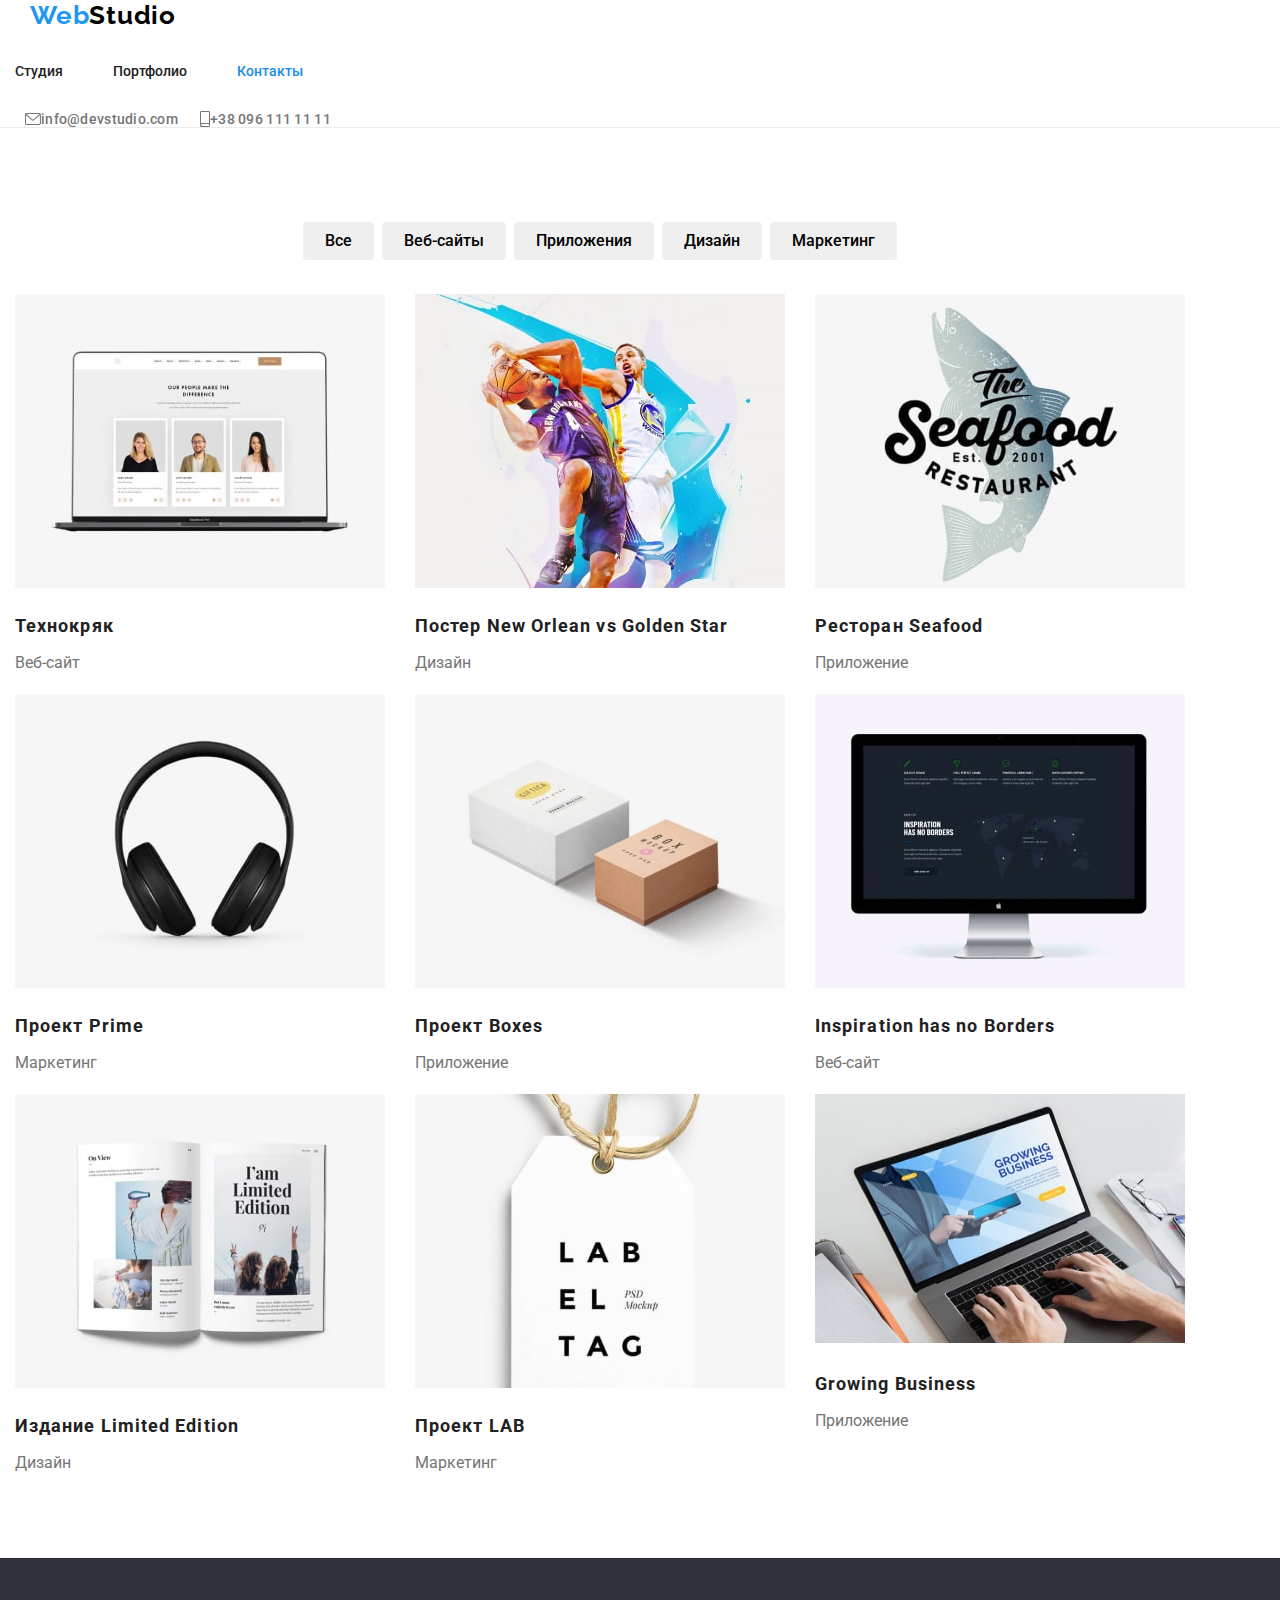
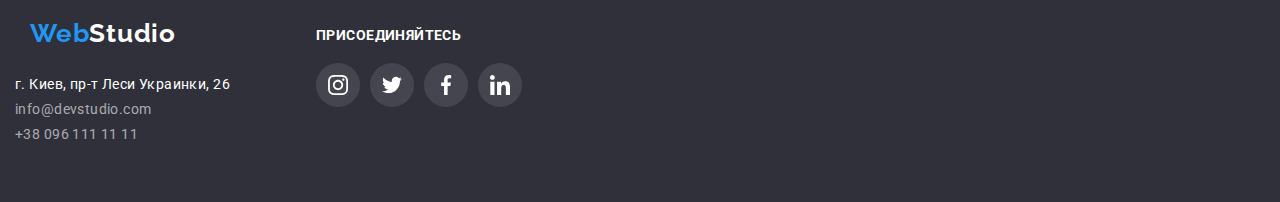
==== commit 8b20d7a5: "Update portfolio.html" ====
--- a/portfolio.html
+++ b/portfolio.html
@@ -21,59 +21,54 @@
     <link rel="stylesheet" href="./css/styles.css" />
   </head>
   <body>
-    <header>
+    <header class="heder">
       <div class="container">
-        <div class="heder">
-          <a
-            href="https://evolver1.github.io/goit-markup-hw-04/"
-            rel="noopener, noindex, nofollow"
-            class="logo"
-            >Web<span class="logo__text">Studio</span></a
-          >
-          <nav class="navigait">
-            <ul class="list navigation">
-              <li class="navigation__li">
-                <a
-                  class="link navigation__link"
-                  href="./index.html"
-                  rel="noopener, noindex, nofollow"
-                  >Студия</a
-                >
-              </li>
-              <li class="navigation__li">
-                <a
-                  class="link navigation__link"
-                  href="./portfolio.html"
-                  rel="noopener, noindex, nofollow"
-                  >Портфолио</a
-                >
-              </li>
-              <li class="navigation__li">
-                <a class="link navigation__link" href="" rel="noopener, noindex, nofollow"
-                  >Контакты</a
-                >
-              </li>
-            </ul>
-          </nav>
-          <ul class="list adress">
-            <li class="adress__li">
-              <div class="adress__logo-char">
-                <svg class="adress__logo-m">
-                  <use xlink:href="./images/icons.svg#icon-envelope"></use>
-                </svg>
-                <a class="link adress__link" href="mailto:info@devstudio.com">info@devstudio.com</a>
-              </div>
+        <a
+          href="https://evolver1.github.io/goit-markup-hw-04/"
+          rel="noopener, noindex, nofollow"
+          class="logo"
+          >Web<span class="logo__text">Studio</span></a
+        >
+        <nav class="navigait">
+          <ul class="list navigation">
+            <li class="navigation__li">
+              <a class="link navigation__link" href="./index.html" rel="noopener, noindex, nofollow"
+                >Студия</a
+              >
             </li>
-            <li class="adress__li">
-              <div class="adress__logo-char">
-                <svg class="adress__logo-tel">
-                  <use xlink:href="./images/icons.svg#icon-smartphone"></use>
-                </svg>
-                <a class="link adress__link" href="tel:+380961111111">+38 096 111 11 11</a>
-              </div>
+            <li class="navigation__li">
+              <a
+                class="link navigation__link"
+                href="./portfolio.html"
+                rel="noopener, noindex, nofollow"
+                >Портфолио</a
+              >
+            </li>
+            <li class="navigation__li">
+              <a class="link navigation__link" href="" rel="noopener, noindex, nofollow"
+                >Контакты</a
+              >
             </li>
           </ul>
-        </div>
+        </nav>
+        <ul class="list adress">
+          <li class="adress__li">
+            <div class="adress__logo-char">
+              <svg class="adress__logo-m">
+                <use xlink:href="./images/icons.svg#icon-envelope"></use>
+              </svg>
+              <a class="link adress__link" href="mailto:info@devstudio.com">info@devstudio.com</a>
+            </div>
+          </li>
+          <li class="adress__li">
+            <div class="adress__logo-char">
+              <svg class="adress__logo-tel">
+                <use xlink:href="./images/icons.svg#icon-smartphone"></use>
+              </svg>
+              <a class="link adress__link" href="tel:+380961111111">+38 096 111 11 11</a>
+            </div>
+          </li>
+        </ul>
       </div>
     </header>
     <main>
@@ -214,73 +209,71 @@
         </div>
       </section>
     </main>
-    <footer>
+    <footer class="futer-sec">
       <div class="container">
-        <div class="futer-sec">
-          <div class="futer-sec__cont">
-            <div class="futer-sec__adr-cont">
-              <a
-                href="https://evolver1.github.io/goit-markup-hw-04/"
-                rel="noopener, noindex, nofollow"
-                class="logo"
-                >Web<span class="logo__text-footer">Studio</span></a
-              >
-              <address class="adr">
-                <ul class="list adress-foot">
-                  <li class="adress-foot__li">
-                    <a
-                      class="link adress-foot__adr"
-                      href="https://goo.gl/maps/tgrZYvGDTSjo1i289"
-                      target="_blank"
-                      rel="noopener, noindex, nofollow"
-                      >г. Киев, пр-т Леси Украинки, 26
-                    </a>
-                  </li>
-                  <li class="adress-foot__li">
-                    <a class="link adress-foot__link" href="mailto:info@devstudio.com"
-                      >info@devstudio.com</a
-                    >
-                  </li>
-                  <li class="adress-foot__li">
-                    <a class="link adress-foot__link" href="tel:+380961111111">+38 096 111 11 11</a>
-                  </li>
-                </ul>
-              </address>
-            </div>
+        <div class="futer-sec__cont">
+          <div class="futer-sec__adr-cont">
+            <a
+              href="https://evolver1.github.io/goit-markup-hw-04/"
+              rel="noopener, noindex, nofollow"
+              class="logo"
+              >Web<span class="logo__text-footer">Studio</span></a
+            >
+            <address class="adr">
+              <ul class="list adress-foot">
+                <li class="adress-foot__li">
+                  <a
+                    class="link adress-foot__adr"
+                    href="https://goo.gl/maps/tgrZYvGDTSjo1i289"
+                    target="_blank"
+                    rel="noopener, noindex, nofollow"
+                    >г. Киев, пр-т Леси Украинки, 26
+                  </a>
+                </li>
+                <li class="adress-foot__li">
+                  <a class="link adress-foot__link" href="mailto:info@devstudio.com"
+                    >info@devstudio.com</a
+                  >
+                </li>
+                <li class="adress-foot__li">
+                  <a class="link adress-foot__link" href="tel:+380961111111">+38 096 111 11 11</a>
+                </li>
+              </ul>
+            </address>
+          </div>
 
-            <div class="social-links-foot">
-              <h2 class="social-links-foot__header">присоединяйтесь</h2>
-              <ul class="list social-links-foot__Button-list">
-                <li class="social-links-foot__Button-li">
-                  <button type="button" class="button social-links-foot__button">
-                    <svg class="social-links-foot__logo">
-                      <use xlink:href="./images/icons.svg#icon-ellipse-1"></use>
-                    </svg>
-                  </button>
-                </li>
-                <li class="social-links-foot__Button-li">
-                  <button type="button" class="button social-links-foot__button">
-                    <svg class="social-links-foot__logo">
-                      <use xlink:href="./images/icons.svg#icon-ellipse-2"></use>
-                    </svg>
-                  </button>
-                </li>
-                <li class="social-links-foot__Button-li">
-                  <button type="button" class="button social-links-foot__button">
-                    <svg class="social-links-foot__logo">
-                      <use xlink:href="./images/icons.svg#icon-ellipse-3"></use>
-                    </svg>
-                  </button>
-                </li>
-                <li class="social-links-foot__Button-li">
-                  <button type="button" class="button social-links-foot__button">
-                    <svg class="social-links-foot__logo">
-                      <use xlink:href="./images/icons.svg#icon-ellipse-4"></use>
-                    </svg>
-                  </button>
-                </li>
-              </ul>
-            </div>
+          <div class="social-links-foot">
+            <h2 class="social-links-foot__header">присоединяйтесь</h2>
+            <ul class="list social-links-foot__Button-list">
+              <li class="social-links-foot__Button-li">
+                <button type="button" class="button social-links-foot__button">
+                  <svg class="social-links-foot__logo">
+                    <use xlink:href="./images/icons.svg#icon-ellipse-1"></use>
+                  </svg>
+                </button>
+              </li>
+              <li class="social-links-foot__Button-li">
+                <button type="button" class="button social-links-foot__button">
+                  <svg class="social-links-foot__logo">
+                    <use xlink:href="./images/icons.svg#icon-ellipse-2"></use>
+                  </svg>
+                </button>
+              </li>
+              <li class="social-links-foot__Button-li">
+                <button type="button" class="button social-links-foot__button">
+                  <svg class="social-links-foot__logo">
+                    <use xlink:href="./images/icons.svg#icon-ellipse-3"></use>
+                  </svg>
+                </button>
+              </li>
+              <li class="social-links-foot__Button-li">
+                <button type="button" class="button social-links-foot__button">
+                  <svg class="social-links-foot__logo">
+                    <use xlink:href="./images/icons.svg#icon-ellipse-4"></use>
+                  </svg>
+                </button>
+              </li>
+            </ul>
           </div>
         </div>
       </div>
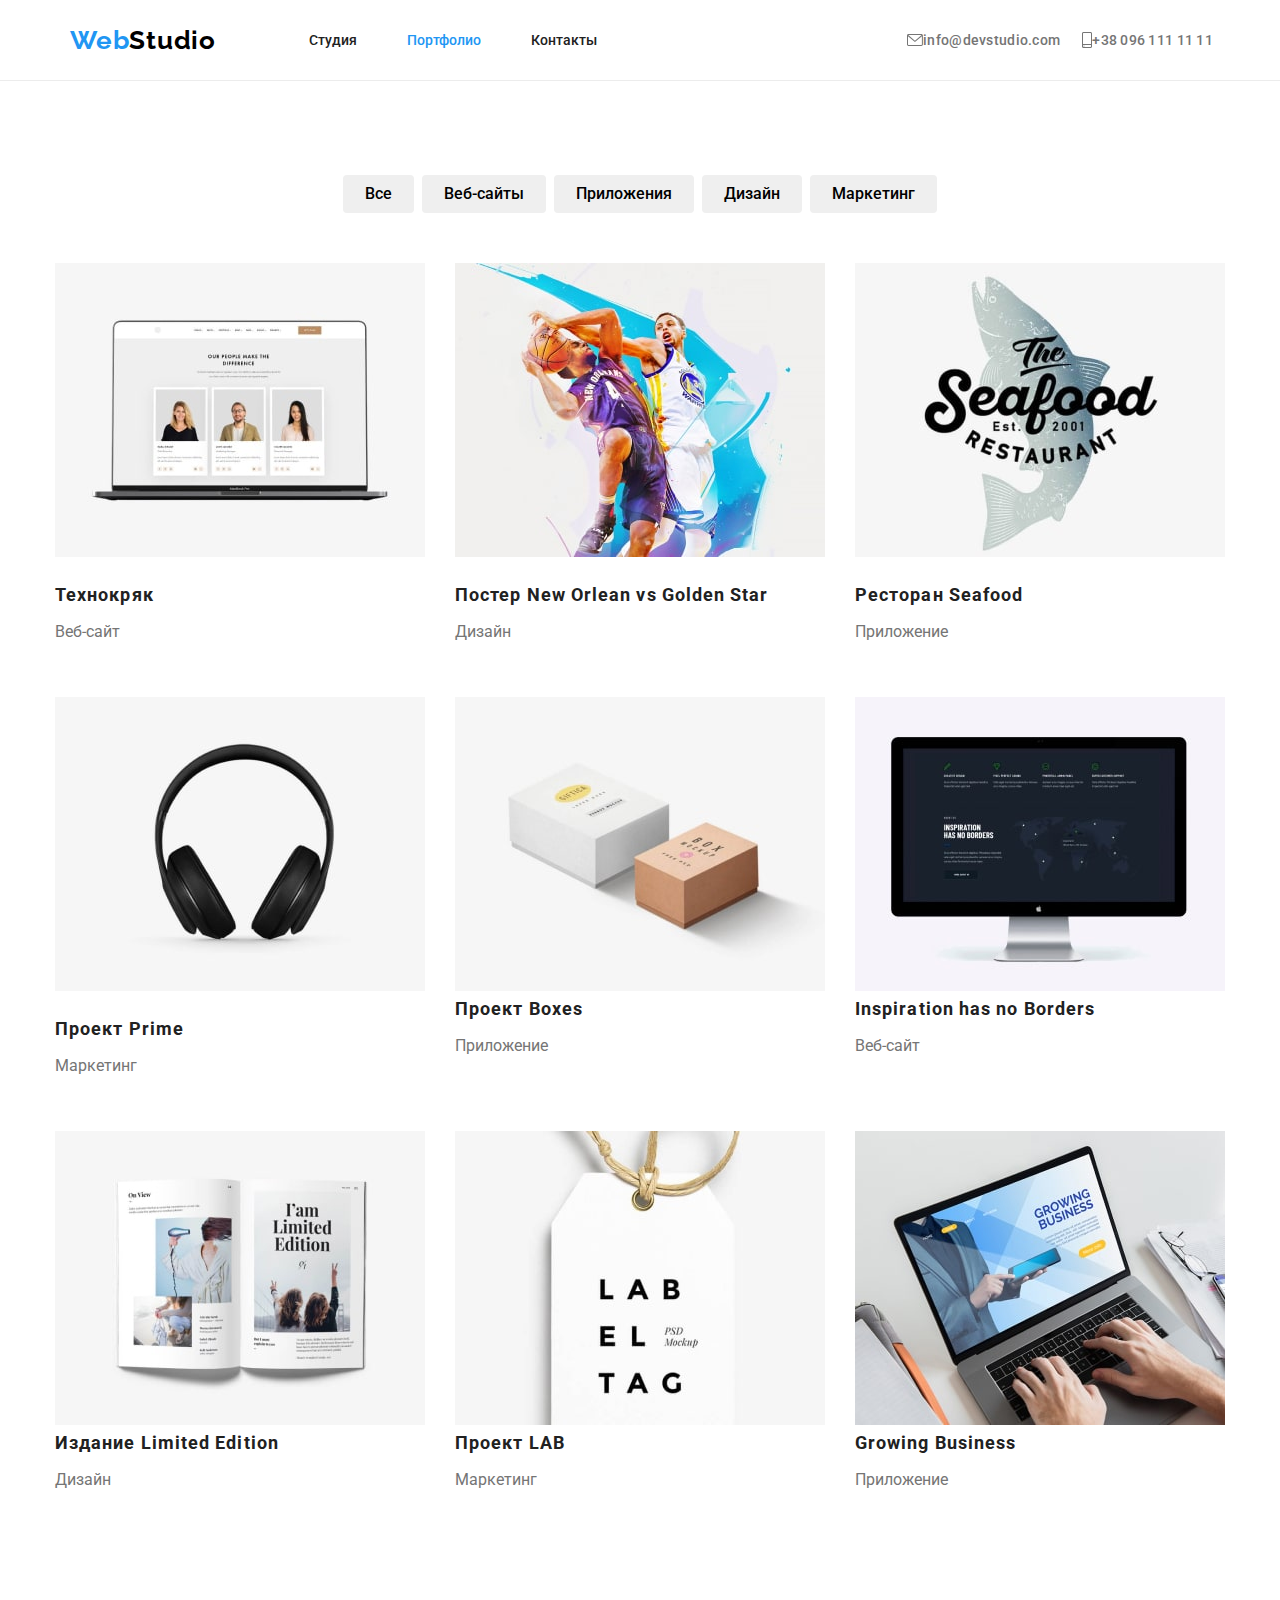
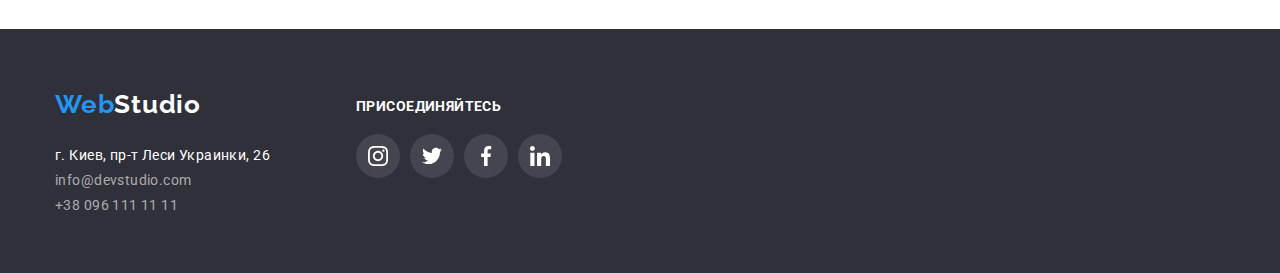
==== commit 846557cb: "2nd init" ====
--- a/portfolio.html
+++ b/portfolio.html
@@ -23,189 +23,227 @@
   <body>
     <header class="heder">
       <div class="container">
-        <a
-          href="https://evolver1.github.io/goit-markup-hw-04/"
-          rel="noopener, noindex, nofollow"
-          class="logo"
-          >Web<span class="logo__text">Studio</span></a
-        >
-        <nav class="navigait">
-          <ul class="list navigation">
-            <li class="navigation__li">
-              <a class="link navigation__link" href="./index.html" rel="noopener, noindex, nofollow"
-                >Студия</a
-              >
-            </li>
-            <li class="navigation__li">
-              <a
-                class="link navigation__link"
-                href="./portfolio.html"
-                rel="noopener, noindex, nofollow"
-                >Портфолио</a
-              >
-            </li>
-            <li class="navigation__li">
-              <a class="link navigation__link" href="" rel="noopener, noindex, nofollow"
-                >Контакты</a
-              >
+        <div class="heder__flex">
+          <a
+            href="https://evolver1.github.io/goit-markup-hw-04/"
+            rel="noopener, noindex, nofollow"
+            class="logo"
+            >Web<span class="logo__text">Studio</span></a
+          >
+          <nav class="navigait">
+            <ul class="list navigation">
+              <li class="navigation__li">
+                <a
+                  class="link navigation__link"
+                  href="./index.html"
+                  rel="noopener, noindex, nofollow"
+                  >Студия</a
+                >
+              </li>
+              <li class="navigation__li">
+                <a
+                  class="link navigation__link-ac"
+                  href="./portfolio.html"
+                  rel="noopener, noindex, nofollow"
+                  >Портфолио</a
+                >
+              </li>
+              <li class="navigation__li">
+                <a class="link navigation__link" href="" rel="noopener, noindex, nofollow"
+                  >Контакты</a
+                >
+              </li>
+            </ul>
+          </nav>
+          <ul class="list adress">
+            <li class="adress__li">
+              <div class="adress__logo-char">
+                <svg class="adress__logo-m">
+                  <use xlink:href="./images/icons.svg#icon-envelope"></use>
+                </svg>
+                <a class="link adress__link" href="mailto:info@devstudio.com">info@devstudio.com</a>
+              </div>
+            </li>
+            <li class="adress__li">
+              <div class="adress__logo-char">
+                <svg class="adress__logo-tel">
+                  <use xlink:href="./images/icons.svg#icon-smartphone"></use>
+                </svg>
+                <a class="link adress__link" href="tel:+380961111111">+38 096 111 11 11</a>
+              </div>
             </li>
           </ul>
-        </nav>
-        <ul class="list adress">
-          <li class="adress__li">
-            <div class="adress__logo-char">
-              <svg class="adress__logo-m">
-                <use xlink:href="./images/icons.svg#icon-envelope"></use>
-              </svg>
-              <a class="link adress__link" href="mailto:info@devstudio.com">info@devstudio.com</a>
-            </div>
-          </li>
-          <li class="adress__li">
-            <div class="adress__logo-char">
-              <svg class="adress__logo-tel">
-                <use xlink:href="./images/icons.svg#icon-smartphone"></use>
-              </svg>
-              <a class="link adress__link" href="tel:+380961111111">+38 096 111 11 11</a>
-            </div>
-          </li>
-        </ul>
+        </div>
       </div>
     </header>
     <main>
-      <section>
+      <section class="our-progects">
         <div class="container">
-          <div class="our-progects">
-            <h2 hidden>Скрыто</h2>
-            <ul class="list our-progects__Button-list">
-              <li class="our-progects__Button-li">
-                <button type="button" class="button our-progects__button">Все</button>
-              </li>
-              <li class="our-progects__Button-li">
-                <button type="button" class="button our-progects__button">Веб-сайты</button>
-              </li>
-              <li class="our-progects__Button-li">
-                <button type="button" class="button our-progects__button">Приложения</button>
-              </li>
-              <li class="our-progects__Button-li">
-                <button type="button" class="button our-progects__button">Дизайн</button>
-              </li>
-              <li class="our-progects__Button-li">
-                <button type="button" class="button our-progects__button">Маркетинг</button>
-              </li>
-            </ul>
-            <!-- </section>
-
-      <section class="our-progects">
-        <h2 hidden>Скрыто</h2> -->
-            <div class="our-progects__body">
-              <ul class="list our-progects__img-list">
-                <li class="our-progects__img-li">
-                  <img
-                    class="image"
-                    src="./images/img_01-min.jpg"
-                    alt="Ноутбук с сайтом"
-                    width="370"
-                    height="249"
-                  />
-                  <h3 class="our-progects__header">Технокряк</h3>
-                  <p class="our-progects__txt">Веб-сайт</p>
-                </li>
-                <li class="our-progects__img-li">
-                  <img
-                    class="image"
-                    src="./images/img_02-min.jpg"
-                    alt="Яркий постер"
-                    width="370"
-                    height="249"
-                  />
-                  <h3 class="our-progects__header">
-                    Постер <span lang="en">New Orlean vs Golden Star</span>
-                  </h3>
-                  <p class="our-progects__txt">Дизайн</p>
-                </li>
-                <li class="our-progects__img-li">
-                  <img
-                    class="image"
-                    src="./images/img_03-min.jpg"
-                    alt="Дизайн приложения"
-                    width="370"
-                    height="249"
-                  />
-                  <h3 class="our-progects__header">Ресторан <span lang="en">Seafood</span></h3>
-                  <p class="our-progects__txt">Приложение</p>
-                </li>
-              </ul>
-              <ul class="list our-progects__img-list">
-                <li class="our-progects__img-li">
-                  <img
-                    class="image"
-                    src="./images/img_04-min.jpg"
-                    alt="Студийные наушники"
-                    width="370"
-                    height="249"
-                  />
-                  <h3 class="our-progects__header">Проект <span lang="en">Prime</span></h3>
-                  <p class="our-progects__txt">Маркетинг</p>
-                </li>
-                <li class="our-progects__img-li">
-                  <img
-                    class="image"
-                    src="./images/img_05-min.jpg"
-                    alt="Упаковка"
-                    width="370"
-                    height="249"
-                  />
-                  <h3 class="our-progects__header">Проект <span lang="en">Boxes</span></h3>
-                  <p class="our-progects__txt">Приложение</p>
-                </li>
-                <li class="our-progects__img-li">
-                  <img
-                    class="image"
-                    src="./images/img_06-min.jpg"
-                    alt="Страница сайта"
-                    width="370"
-                    height="249"
-                  />
-                  <h3 lang="en" class="our-progects__header">Inspiration has no Borders</h3>
-                  <p class="our-progects__txt">Веб-сайт</p>
-                </li>
-              </ul>
-              <ul class="list our-progects__img-list">
-                <li class="our-progects__img-li">
-                  <img
-                    class="image"
-                    src="./images/img_07-min.jpg"
-                    alt="Иллюстрированная книга"
-                    width="370"
-                    height="249"
-                  />
-                  <h4 class="our-progects__header">Издание Limited Edition</h4>
-                  <p class="our-progects__txt">Дизайн</p>
-                </li>
-                <li class="our-progects__img-li">
-                  <img
-                    class="image"
-                    src="./images/img_08-min.jpg"
-                    alt="Стильный ярлык"
-                    width="370"
-                    height="249"
-                  />
-                  <h4 class="our-progects__header">Проект LAB</h4>
-                  <p class="our-progects__txt">Маркетинг</p>
-                </li>
-                <li class="our-progects__img-li">
-                  <img
-                    src="./images/img_09-min.jpg"
-                    alt="Создание приложения"
-                    width="370"
-                    height="249"
-                  />
-                  <h4 class="our-progects__header" lang="en">Growing Business</h4>
-                  <p class="our-progects__txt">Приложение</p>
-                </li>
-              </ul>
-            </div>
-          </div>
+          <h2 hidden>Скрыто</h2>
+          <ul class="list our-progects__Button-list">
+            <li class="our-progects__Button-li">
+              <button type="button" class="button our-progects__button">Все</button>
+            </li>
+            <li class="our-progects__Button-li">
+              <button type="button" class="button our-progects__button">Веб-сайты</button>
+            </li>
+            <li class="our-progects__Button-li">
+              <button type="button" class="button our-progects__button">Приложения</button>
+            </li>
+            <li class="our-progects__Button-li">
+              <button type="button" class="button our-progects__button">Дизайн</button>
+            </li>
+            <li class="our-progects__Button-li">
+              <button type="button" class="button our-progects__button">Маркетинг</button>
+            </li>
+          </ul>
+          <ul class="list our-progects__img-list">
+            <li class="our-progects__img-li">
+              <div class="our-progects__img">
+                <img
+                  class="image"
+                  src="./images/img_01-min.jpg"
+                  alt="Ноутбук с сайтом"
+                  width="370"
+                  height="249"
+                />
+              </div>
+              <div class="our-progects__Card-cont">
+                <h3 class="our-progects__header">Технокряк</h3>
+                <p class="our-progects__txt">Веб-сайт</p>
+              </div>
+            </li>
+
+            <li class="our-progects__img-li">
+              <div class="our-progects__img">
+                <img
+                  class="image"
+                  src="./images/img_02-min.jpg"
+                  alt="Яркий постер"
+                  width="370"
+                  height="249"
+                />
+              </div>
+              <div class="our-progects__Card-cont">
+                <h3 class="our-progects__header">
+                  Постер <span lang="en">New Orlean vs Golden Star</span>
+                </h3>
+                <p class="our-progects__txt">Дизайн</p>
+              </div>
+            </li>
+
+            <li class="our-progects__img-li">
+              <div class="our-progects__img">
+                <img
+                  class="image"
+                  src="./images/img_03-min.jpg"
+                  alt="Дизайн приложения"
+                  width="370"
+                  height="249"
+                />
+              </div>
+              <div class="our-progects__Card-cont">
+                <h3 class="our-progects__header">Ресторан <span lang="en">Seafood</span></h3>
+                <p class="our-progects__txt">Приложение</p>
+              </div>
+            </li>
+
+            <li class="our-progects__img-li">
+              <div class="our-progects__img">
+                <img
+                  class="image"
+                  src="./images/img_04-min.jpg"
+                  alt="Студийные наушники"
+                  width="370"
+                  height="249"
+                />
+              </div>
+              <div class="our-progects__Card-cont">
+                <h3 class="our-progects__header">Проект <span lang="en">Prime</span></h3>
+                <p class="our-progects__txt">Маркетинг</p>
+              </div>
+            </li>
+
+            <li class="our-progects__img-li">
+              <div class="our-progects__img">
+                <img
+                  class="image"
+                  src="./images/img_05-min.jpg"
+                  alt="Упаковка"
+                  width="370"
+                  height="249"
+                />
+              </div>
+              <div class="our-progects__img">
+                <h3 class="our-progects__header">Проект <span lang="en">Boxes</span></h3>
+                <p class="our-progects__txt">Приложение</p>
+              </div>
+            </li>
+
+            <li class="our-progects__img-li">
+              <div class="our-progects__img">
+                <img
+                  class="image"
+                  src="./images/img_06-min.jpg"
+                  alt="Страница сайта"
+                  width="370"
+                  height="249"
+                />
+              </div>
+              <div class="our-progects__img">
+                <h3 lang="en" class="our-progects__header">Inspiration has no Borders</h3>
+                <p class="our-progects__txt">Веб-сайт</p>
+              </div>
+            </li>
+
+            <li class="our-progects__img-li">
+              <div>
+                <img
+                  class="image"
+                  src="./images/img_07-min.jpg"
+                  alt="Иллюстрированная книга"
+                  width="370"
+                  height="249"
+                />
+              </div>
+              <div class="our-progects__img">
+                <h4 class="our-progects__header">Издание Limited Edition</h4>
+                <p class="our-progects__txt">Дизайн</p>
+              </div>
+            </li>
+
+            <li class="our-progects__img-li">
+              <div class="our-progects__img">
+                <img
+                  class="image"
+                  src="./images/img_08-min.jpg"
+                  alt="Стильный ярлык"
+                  width="370"
+                  height="249"
+                />
+              </div>
+              <div class="our-progects__img">
+                <h4 class="our-progects__header">Проект LAB</h4>
+                <p class="our-progects__txt">Маркетинг</p>
+              </div>
+            </li>
+
+            <li class="our-progects__img-li">
+              <div class="our-progects__img">
+                <img
+                  class="image"
+                  src="./images/img_09-min.jpg"
+                  alt="Создание приложения"
+                  width="370"
+                  height="249"
+                />
+              </div>
+              <div class="our-progects__img">
+                <h4 class="our-progects__header" lang="en">Growing Business</h4>
+                <p class="our-progects__txt">Приложение</p>
+              </div>
+            </li>
+          </ul>
         </div>
       </section>
     </main>
@@ -216,7 +254,7 @@
             <a
               href="https://evolver1.github.io/goit-markup-hw-04/"
               rel="noopener, noindex, nofollow"
-              class="logo"
+              class="logo-foot"
               >Web<span class="logo__text-footer">Studio</span></a
             >
             <address class="adr">
--- a/css/styles.css
+++ b/css/styles.css
@@ -52,7 +52,8 @@
 
 .container {
   width: 1200px;
-  margin: 0 0;
+  margin-left: auto;
+  margin-right: auto;
   padding-left: 15px;
   padding-right: 15px;
 }
@@ -87,13 +88,15 @@
 }
 
 .heder {
-  display: flex;
-  flex-direction: row;
-  align-items: center;
   border-bottom: 1px solid var(--border-line);
 }
 
-.heder:last-child {
+.heder__flex {
+  display: flex;
+  align-items: center;
+}
+
+.heder__flex:last-child {
   margin-left: auto;
 }
 
@@ -177,8 +180,17 @@
   color: var(--focus-color);
 }
 
-.navigation__link:visited {
-  color: var(--button-hiro-focus);
+.navigation__link-ac {
+  display: block;
+  color: var(--focus-color);
+  font-weight: 500;
+  padding-top: 32px;
+  padding-bottom: 32px;
+}
+
+.navigation__link-ac:hover,
+.navigation__link-ac:focus {
+  color: var(--nav-links-color);
 }
 
 .hero-ind {
@@ -450,7 +462,7 @@
 .our-progects__Button-list {
   display: flex;
   align-items: center;
-  margin-bottom: 34px;
+  margin-bottom: 50px;
 }
 .our-progects__Button-li {
   margin-right: 8px;
@@ -462,10 +474,6 @@
 
 .our-progects__Button-li:last-child {
   margin-right: auto;
-}
-.our-progects__body {
-  display: flex;
-  flex-direction: column;
 }
 
 .our-progects__button {
@@ -480,23 +488,30 @@
   color: var(--button-txt-focus-col);
 }
 
+/* our pr */
+
 .our-progects__img-list {
   display: flex;
-  flex-direction: row;
-  margin-bottom: 30px;
-}
-
-.our-progects__img-list:last-child {
-  margin-bottom: 0px;
+  flex-wrap: wrap;
+  margin-top: -30px;
+  margin-left: -30px;
+  flex-basis: calc((100% / 3) - 20px);
+  /* justify-content: space-between; */
 }
 
 .our-progects__img-li {
-  height: 370px;
-  width: 404px;
-  margin-right: 30px;
-}
-.our-progects__img-li:last-child {
-  margin-right: auto;
+  width: 370px;
+  height: 404px;
+  margin-top: 30px;
+  margin-left: 30px;
+}
+
+/* .our-progects__img {} */
+
+.our-progects__Card-cont {
+  padding-top: 20px;
+  padding-right: 24px;
+  padding-bottom: 20px;
 }
 
 .our-progects__header {
@@ -505,8 +520,8 @@
   line-height: 36px;
   letter-spacing: 0.06em;
   color: var(--nav-links-color);
-  margin-top: 20px;
-}
+}
+
 .our-progects__txt {
   font-size: 16px;
   line-height: 30px;
@@ -530,10 +545,6 @@
   color: var(--logo-color);
 }
 
-.logo__text-footer {
-  color: var(--button-txt-focus-col);
-}
-
 /* futer-sec__cont */
 
 .futer-sec {
@@ -549,6 +560,21 @@
 .futer-sec__adr-cont {
   width: 231px;
   margin-right: 70px;
+}
+
+.logo-foot {
+  font-family: 'Raleway';
+  font-style: normal;
+  font-weight: 700;
+  font-size: 26px;
+  line-height: 31px;
+  letter-spacing: 0.03em;
+  color: var(--focus-color);
+  text-decoration: none;
+}
+
+.logo__text-footer {
+  color: var(--button-txt-focus-col);
 }
 
 .adr {
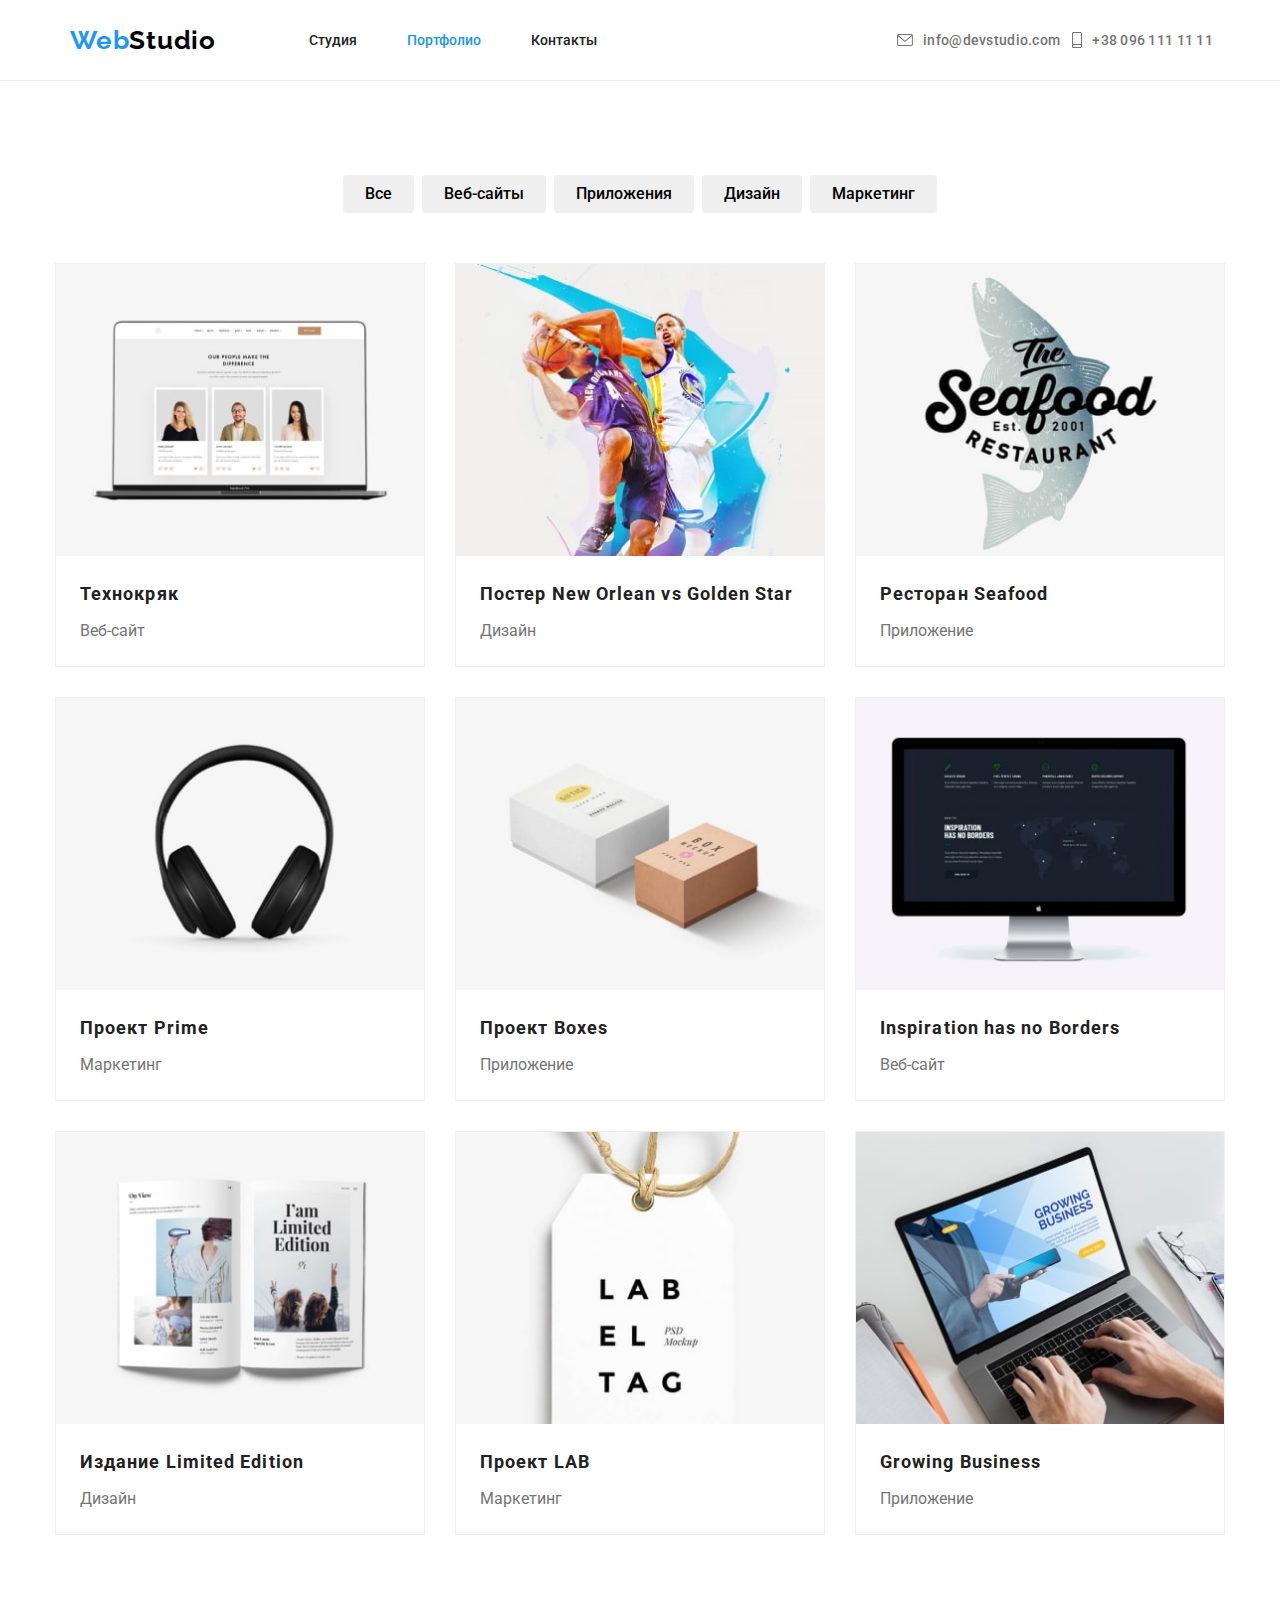
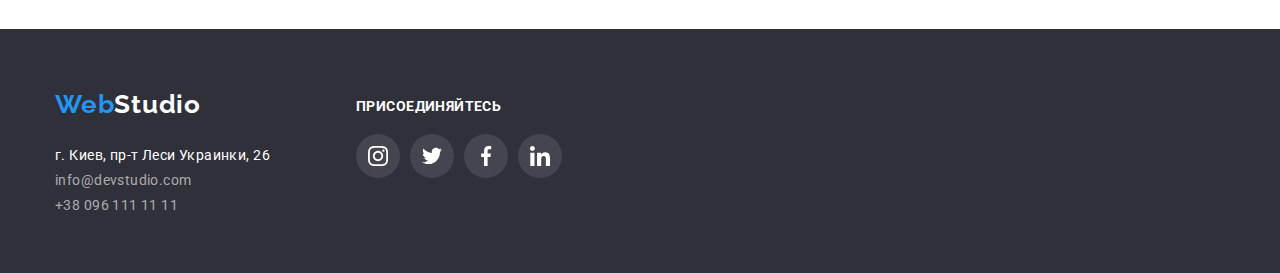
==== commit fc192c62: "border" ====
--- a/portfolio.html
+++ b/portfolio.html
@@ -174,7 +174,7 @@
                   height="249"
                 />
               </div>
-              <div class="our-progects__img">
+              <div class="our-progects__Card-cont">
                 <h3 class="our-progects__header">Проект <span lang="en">Boxes</span></h3>
                 <p class="our-progects__txt">Приложение</p>
               </div>
@@ -190,7 +190,7 @@
                   height="249"
                 />
               </div>
-              <div class="our-progects__img">
+              <div class="our-progects__Card-cont">
                 <h3 lang="en" class="our-progects__header">Inspiration has no Borders</h3>
                 <p class="our-progects__txt">Веб-сайт</p>
               </div>
@@ -206,7 +206,7 @@
                   height="249"
                 />
               </div>
-              <div class="our-progects__img">
+              <div class="our-progects__Card-cont">
                 <h4 class="our-progects__header">Издание Limited Edition</h4>
                 <p class="our-progects__txt">Дизайн</p>
               </div>
@@ -222,7 +222,7 @@
                   height="249"
                 />
               </div>
-              <div class="our-progects__img">
+              <div class="our-progects__Card-cont">
                 <h4 class="our-progects__header">Проект LAB</h4>
                 <p class="our-progects__txt">Маркетинг</p>
               </div>
@@ -238,7 +238,7 @@
                   height="249"
                 />
               </div>
-              <div class="our-progects__img">
+              <div class="our-progects__Card-cont">
                 <h4 class="our-progects__header" lang="en">Growing Business</h4>
                 <p class="our-progects__txt">Приложение</p>
               </div>
--- a/css/styles.css
+++ b/css/styles.css
@@ -11,6 +11,7 @@
   --border-line: #ececec;
   --ico-color: #afb1b8;
   --social-links-foot_color: rgba(255, 255, 255, 0.1);
+  --card-border: #eeeeee;
 }
 html {
   box-sizing: border-box;
@@ -117,6 +118,7 @@
   color: var(--contact-links-color);
   font-weight: 500;
   letter-spacing: 0.02em;
+  margin-left: 10px;
 }
 .adress__logo-char {
   display: flex;
@@ -127,14 +129,14 @@
   width: 16px;
   height: 12px;
   fill: var(--contact-links-color);
-  margin-left: 10px;
+  /* margin-left: 10px; */
 }
 
 .adress__logo-tel {
   width: 10px;
   height: 16px;
   fill: var(--contact-links-color);
-  margin-left: 10px;
+  /* margin-left: 10px; */
 }
 
 .adress__link:hover,
@@ -195,7 +197,7 @@
 
 .hero-ind {
   background-image: linear-gradient(rgba(47, 48, 58, 0.4), rgba(47, 48, 58, 0.4)),
-    url('/images/hero-min.jpg');
+    url('../images/hero-min.jpg');
   background-position: center;
   background-size: 1600px;
   text-align: center;
@@ -496,7 +498,6 @@
   margin-top: -30px;
   margin-left: -30px;
   flex-basis: calc((100% / 3) - 20px);
-  /* justify-content: space-between; */
 }
 
 .our-progects__img-li {
@@ -504,13 +505,15 @@
   height: 404px;
   margin-top: 30px;
   margin-left: 30px;
-}
-
-/* .our-progects__img {} */
+  border: 1px solid var(--card-border);
+  box-sizing: border-box;
+}
+
+/* .our-progects__img {} card-img */
 
 .our-progects__Card-cont {
   padding-top: 20px;
-  padding-right: 24px;
+  padding-left: 24px;
   padding-bottom: 20px;
 }
 
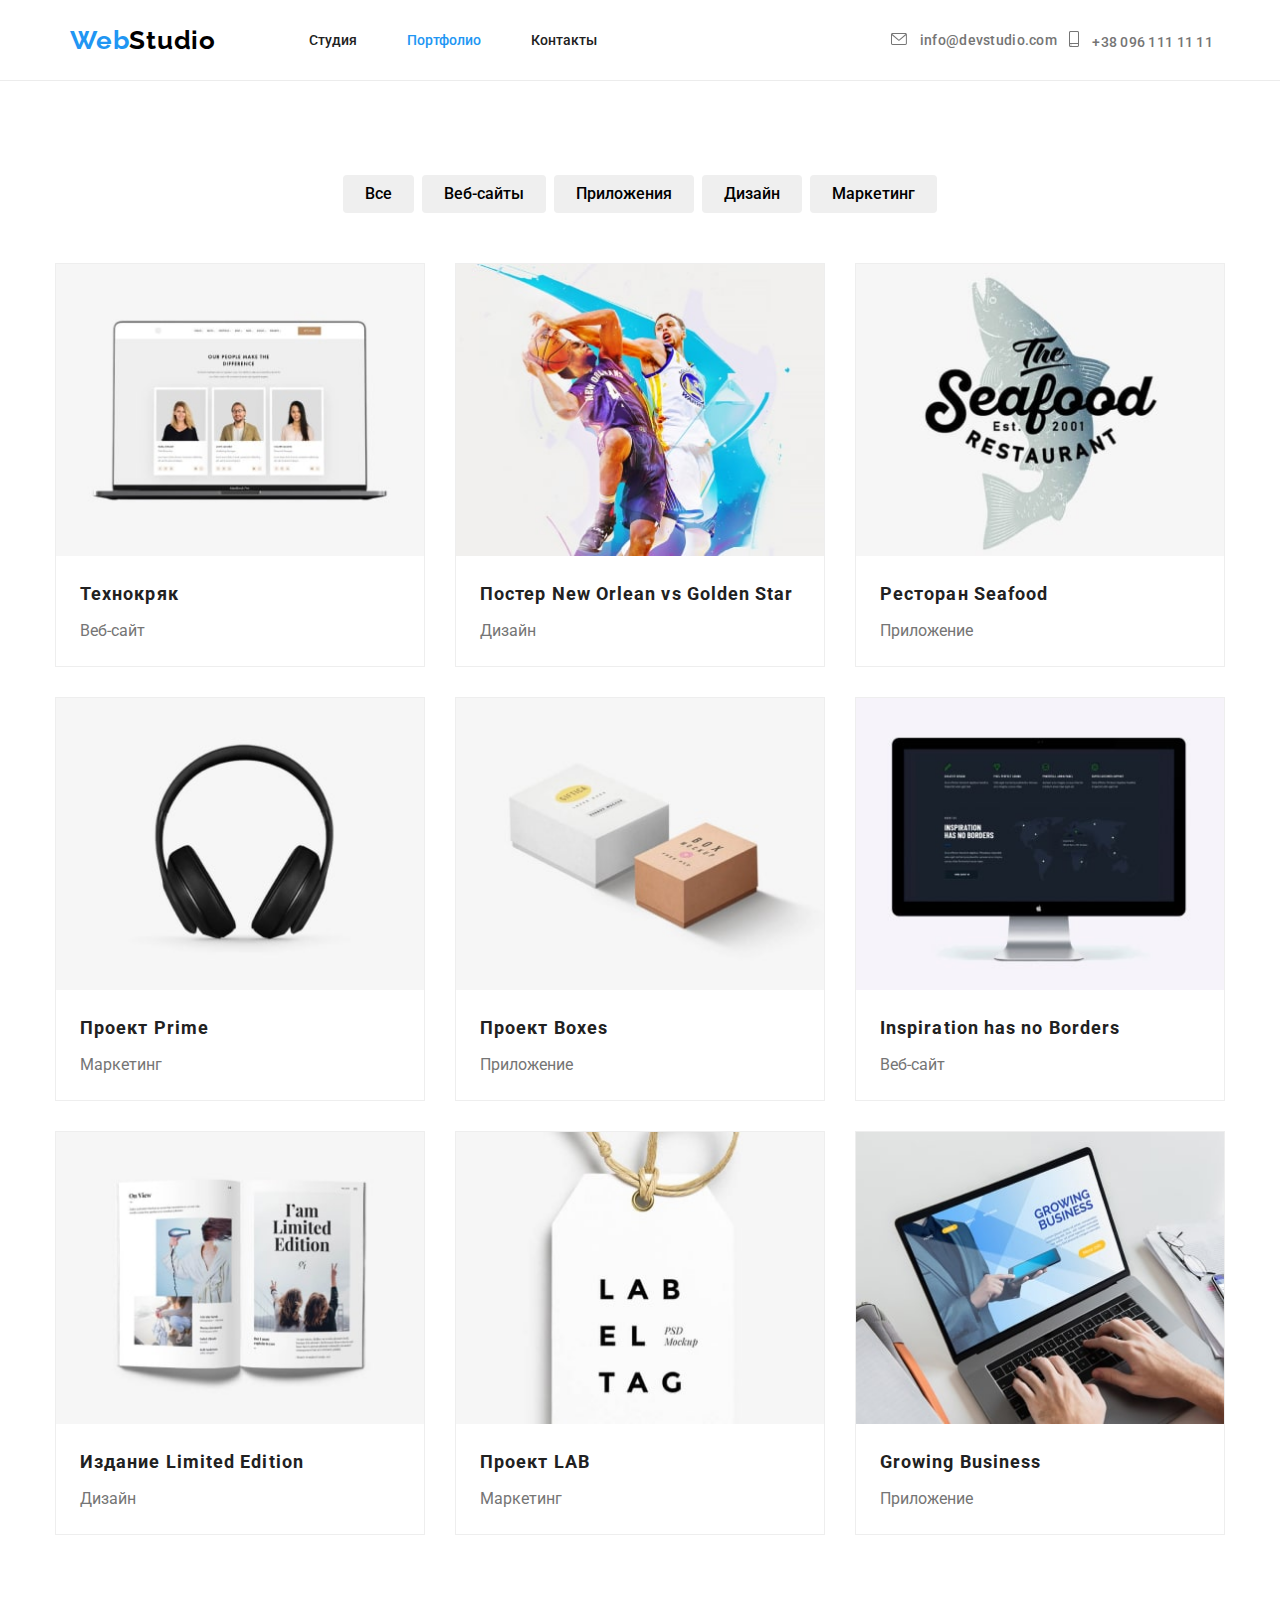
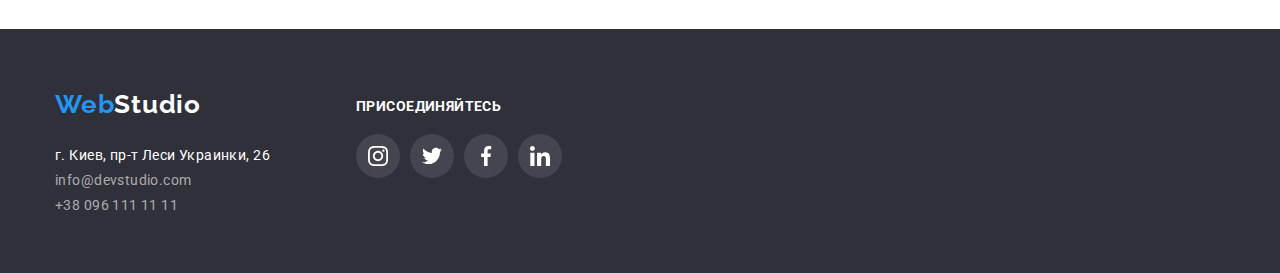
==== commit 3dc8549d: "BG" ====
--- a/portfolio.html
+++ b/portfolio.html
@@ -57,20 +57,20 @@
           </nav>
           <ul class="list adress">
             <li class="adress__li">
-              <div class="adress__logo-char">
+              <a class="link adress__link" href="mailto:info@devstudio.com">
                 <svg class="adress__logo-m">
                   <use xlink:href="./images/icons.svg#icon-envelope"></use>
                 </svg>
-                <a class="link adress__link" href="mailto:info@devstudio.com">info@devstudio.com</a>
-              </div>
+                info@devstudio.com</a
+              >
             </li>
             <li class="adress__li">
-              <div class="adress__logo-char">
+              <a class="link adress__link" href="tel:+380961111111">
                 <svg class="adress__logo-tel">
                   <use xlink:href="./images/icons.svg#icon-smartphone"></use>
                 </svg>
-                <a class="link adress__link" href="tel:+380961111111">+38 096 111 11 11</a>
-              </div>
+                +38 096 111 11 11</a
+              >
             </li>
           </ul>
         </div>
--- a/css/styles.css
+++ b/css/styles.css
@@ -53,8 +53,7 @@
 
 .container {
   width: 1200px;
-  margin-left: auto;
-  margin-right: auto;
+  margin: 0 auto;
   padding-left: 15px;
   padding-right: 15px;
 }
@@ -108,6 +107,7 @@
   text-decoration: none;
   font-style: normal;
   margin-left: auto;
+  text-align: center;
 }
 
 .adress__li {
@@ -118,25 +118,21 @@
   color: var(--contact-links-color);
   font-weight: 500;
   letter-spacing: 0.02em;
-  margin-left: 10px;
-}
-.adress__logo-char {
-  display: flex;
   align-items: center;
 }
 
 .adress__logo-m {
   width: 16px;
   height: 12px;
-  fill: var(--contact-links-color);
-  /* margin-left: 10px; */
+  fill: currentcolor;
+  margin-right: 10px;
 }
 
 .adress__logo-tel {
   width: 10px;
   height: 16px;
-  fill: var(--contact-links-color);
-  /* margin-left: 10px; */
+  fill: currentcolor;
+  margin-right: 10px;
 }
 
 .adress__link:hover,
@@ -198,11 +194,14 @@
 .hero-ind {
   background-image: linear-gradient(rgba(47, 48, 58, 0.4), rgba(47, 48, 58, 0.4)),
     url('../images/hero-min.jpg');
-  background-position: center;
-  background-size: 1600px;
+  /* background-position: center; */
+  /* width: 1600px; */
+  /* background-size: 1600px; */
   text-align: center;
   padding-top: 200px;
   padding-bottom: 200px;
+  background-position: center;
+  background-repeat: no-repeat;
 }
 
 .hero-ind__header {
@@ -488,6 +487,8 @@
 .our-progects__button:focus {
   background: var(--focus-color);
   color: var(--button-txt-focus-col);
+  box-shadow: 0px 3px 1px rgba(0, 0, 0, 0.1), 0px 1px 2px rgba(0, 0, 0, 0.08),
+    0px 2px 2px rgba(0, 0, 0, 0.12);
 }
 
 /* our pr */
@@ -507,6 +508,11 @@
   margin-left: 30px;
   border: 1px solid var(--card-border);
   box-sizing: border-box;
+}
+
+.our-progects__img-li:hover {
+  box-shadow: 0px 1px 1px rgba(0, 0, 0, 0.12), 0px 4px 4px rgba(0, 0, 0, 0.06),
+    1px 4px 6px rgba(0, 0, 0, 0.16);
 }
 
 /* .our-progects__img {} card-img */
